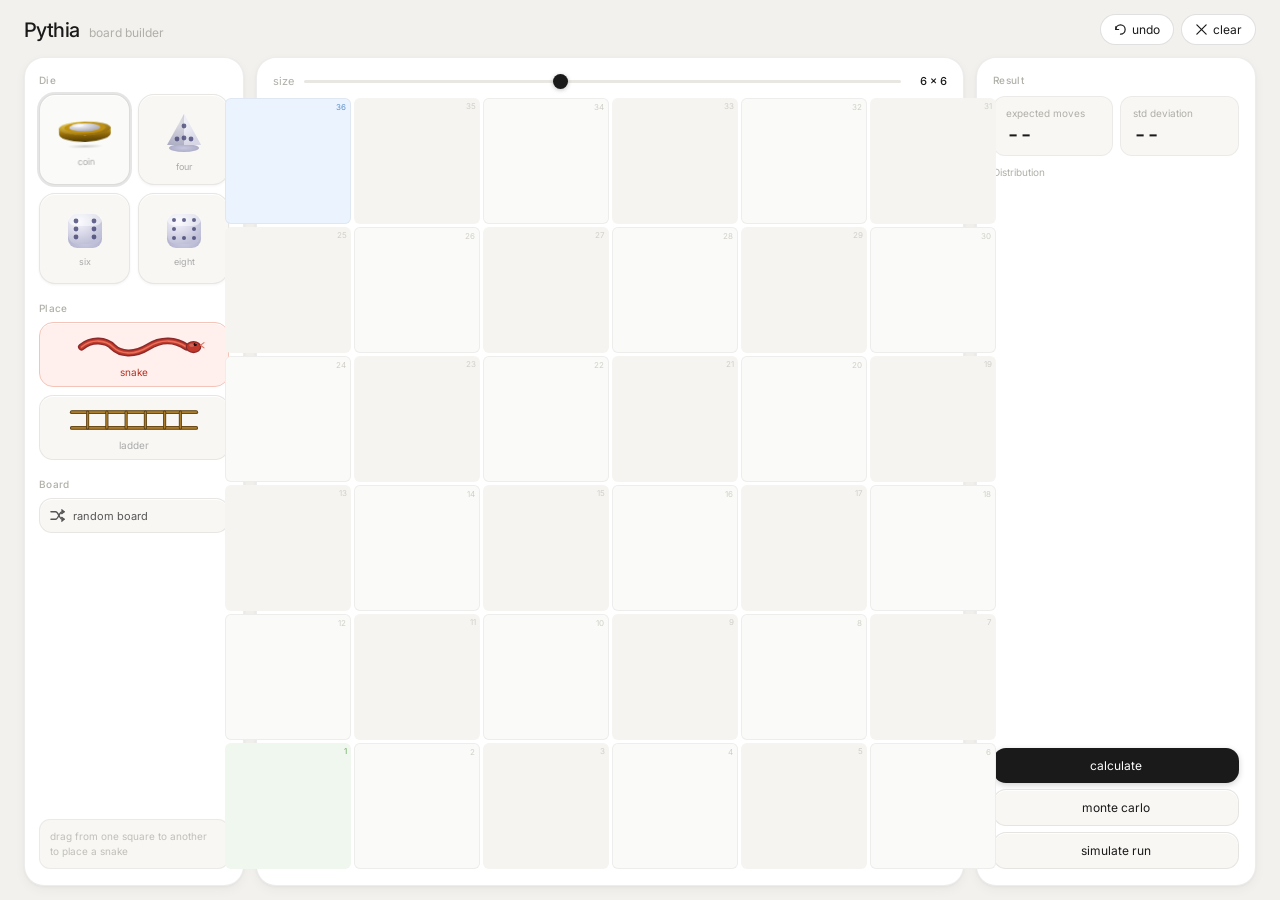
==== index.html @ edc5e17e "Add everything" ====
<!DOCTYPE html>
<html lang="en">
<head>
<meta charset="UTF-8">
<meta name="viewport" content="width=device-width, initial-scale=1.0">
<title>Pythia</title>
<link href="https://fonts.googleapis.com/css2?family=Inter:wght@300;400;500&display=swap" rel="stylesheet">
<style>
* { box-sizing: border-box; margin: 0; padding: 0; }
body { font-family: 'Inter', -apple-system, sans-serif; background: #F2F1ED; height: 100vh; overflow: hidden; }
.app { width: 100%; max-width: 1600px; margin: 0 auto; padding: 14px 24px; height: 100vh; display: flex; flex-direction: column; }
.header { display: flex; align-items: center; justify-content: space-between; margin-bottom: 12px; flex-shrink: 0; }
.logo-wrap { display: flex; align-items: baseline; gap: 10px; }
.logo { font-size: 20px; font-weight: 500; letter-spacing: -0.6px; color: #1A1A1A; }
.logo-sub { font-size: 12px; color: #B0AFA8; font-weight: 400; }
.header-actions { display: flex; gap: 7px; align-items: center; }
.hbtn { font-family: 'Inter', sans-serif; font-size: 12px; font-weight: 400; padding: 7px 13px; border-radius: 20px; border: 0.5px solid rgba(0,0,0,0.12); background: #fff; color: #1A1A1A; cursor: pointer; transition: all 0.12s; display: flex; align-items: center; gap: 5px; }
.hbtn:hover { background: #F5F5F0; }
.main { display: grid; grid-template-columns: 220px 1fr 280px; gap: 12px; flex: 1; min-height: 0; }
.panel { background: #fff; border-radius: 20px; border: 0.5px solid rgba(0,0,0,0.07); box-shadow: 0 1px 3px rgba(0,0,0,0.04), 0 4px 12px rgba(0,0,0,0.04); }
.left-panel { padding: 16px 14px; display: flex; flex-direction: column; gap: 18px; overflow: hidden; }
.section-label { font-size: 10px; font-weight: 500; color: #B0AFA8; letter-spacing: 0.03em; margin-bottom: 8px; }
.die-grid { display: grid; grid-template-columns: 1fr 1fr; gap: 8px; }
.die-card { aspect-ratio: 1; border-radius: 16px; border: 0.5px solid rgba(0,0,0,0.07); background: #F8F7F4; display: flex; flex-direction: column; align-items: center; justify-content: center; cursor: pointer; box-shadow: 0 1px 0 rgba(255,255,255,0.9) inset, 0 1px 3px rgba(0,0,0,0.05); overflow: hidden; transition: box-shadow 0.15s; }
.die-card:hover { box-shadow: 0 2px 8px rgba(0,0,0,0.09), 0 1px 0 rgba(255,255,255,0.9) inset; }
.die-card.active { background: #FAFAF8; border-color: rgba(0,0,0,0.12); box-shadow: 0 0 0 2px rgba(0,0,0,0.1), 0 1px 0 rgba(255,255,255,0.9) inset; }
.die-inner { display: flex; flex-direction: column; align-items: center; justify-content: center; gap: 4px; transition: transform 0.22s cubic-bezier(0.34,1.56,0.64,1); will-change: transform; }
.die-card:hover .die-inner { transform: translateY(-3px) rotate(2deg); }
.die-card.active .die-inner { transform: translateY(-2px) rotate(-1.5deg); }
.die-card.active:hover .die-inner { transform: translateY(-4px) rotate(1.5deg); }
.die-label { font-size: 9px; font-weight: 400; color: #AAA; }
.piece-btns { display: flex; flex-direction: column; gap: 8px; }
.piece-btn { width: 100%; padding: 10px 8px 8px; border-radius: 14px; border: 0.5px solid rgba(0,0,0,0.07); background: #F8F7F4; cursor: pointer; display: flex; flex-direction: column; align-items: center; gap: 5px; font-family: 'Inter', sans-serif; font-size: 10px; font-weight: 400; color: #AAA; transition: all 0.12s; user-select: none; box-shadow: 0 1px 0 rgba(255,255,255,0.9) inset; overflow: hidden; }
.piece-btn .piece-inner { transition: transform 0.22s cubic-bezier(0.34,1.56,0.64,1); display: flex; flex-direction: column; align-items: center; gap: 5px; will-change: transform; }
.piece-btn:hover .piece-inner { transform: translateY(-2px); }
.piece-btn.snake-btn.active-mode { background: #FFF0EE; border-color: #F5C4B8; color: #B83020; }
.piece-btn.ladder-btn.active-mode { background: #F0F7EE; border-color: #B8DEB0; color: #286A20; }
.side-btn { width: 100%; padding: 9px 10px; border-radius: 13px; border: 0.5px solid rgba(0,0,0,0.07); background: #F8F7F4; cursor: pointer; display: flex; align-items: center; gap: 8px; font-family: 'Inter', sans-serif; font-size: 11px; font-weight: 400; color: #555; transition: all 0.12s; box-shadow: 0 1px 0 rgba(255,255,255,0.9) inset; }
.side-btn:hover { background: #F0EFEA; }
.hint-box { background: #F8F7F4; border-radius: 11px; padding: 9px 10px; font-size: 10px; color: #C0BFB8; line-height: 1.5; border: 0.5px solid rgba(0,0,0,0.05); margin-top: auto; }
.board-card { padding: 16px; display: flex; flex-direction: column; min-height: 0; }
.size-row { display: flex; align-items: center; gap: 10px; margin-bottom: 10px; flex-shrink: 0; }
.size-label { font-size: 11px; color: #B0AFA8; font-weight: 400; }
.size-val { font-size: 11px; font-weight: 500; color: #1A1A1A; min-width: 36px; text-align: right; font-variant-numeric: tabular-nums; }
input[type=range] { flex: 1; -webkit-appearance: none; height: 3px; background: #E8E7E2; border-radius: 2px; outline: none; }
input[type=range]::-webkit-slider-thumb { -webkit-appearance: none; width: 15px; height: 15px; border-radius: 50%; background: #1A1A1A; cursor: pointer; box-shadow: 0 1px 4px rgba(0,0,0,0.25); }
.board-wrap { position: relative; flex: 1; min-height: 0; display: flex; align-items: center; justify-content: center; }
.board-inner { position: relative; aspect-ratio: 1; height: 100%; max-height: 100%; }
.board-grid { display: grid; gap: 3px; width: 100%; height: 100%; }
.sq { border-radius: 6px; background: #F5F4F0; display: flex; align-items: flex-start; justify-content: flex-end; padding: 3px 4px; font-size: 8px; color: #D0CFC8; font-weight: 400; user-select: none; position: relative; min-height: 0; cursor: pointer; transition: background 0.15s; }
.sq.light { background: #FAFAF8; border: 0.5px solid rgba(0,0,0,0.05); }
.sq.finish { background: #EBF3FF; color: #5B90CC; }
.sq.start-sq { background: #F0F7EE; color: #6BAA60; }
.sq.highlight { background: #FFF7E6; border: 1.5px solid #E8B840 !important; }
.overlay-svg { position: absolute; top:0; left:0; width:100%; height:100%; pointer-events:none; overflow:visible; }
.drag-preview { position: absolute; top:0; left:0; width:100%; height:100%; pointer-events:none; overflow:visible; }
.right-panel { padding: 16px; display: flex; flex-direction: column; min-height: 0; overflow-y: auto; }
.stat-grid { display: grid; grid-template-columns: 1fr 1fr; gap: 7px; margin-bottom: 10px; }
.stat-block { background: #F8F7F4; border-radius: 12px; padding: 10px 12px; border: 0.5px solid rgba(0,0,0,0.05); }
.stat-block.full { grid-column: 1 / -1; }
.stat-label { font-size: 10px; color: #B0AFA8; font-weight: 400; margin-bottom: 4px; }
.stat-value { font-size: 22px; font-weight: 500; color: #1A1A1A; letter-spacing: -0.8px; line-height: 1; font-variant-numeric: tabular-nums; }
.stat-value.sm { font-size: 15px; letter-spacing: -0.4px; }
.heatmap-toggle { display: flex; align-items: center; justify-content: space-between; padding: 9px 12px; background: #F8F7F4; border-radius: 12px; border: 0.5px solid rgba(0,0,0,0.05); cursor: pointer; margin-bottom: 10px; font-size: 11px; color: #555; font-weight: 400; user-select: none; }
.toggle-pill { width: 28px; height: 16px; border-radius: 8px; background: #E0DFD8; position: relative; transition: background 0.2s; flex-shrink: 0; }
.toggle-pill::after { content: ''; position: absolute; width: 12px; height: 12px; border-radius: 50%; background: #fff; top: 2px; left: 2px; transition: transform 0.2s; box-shadow: 0 1px 3px rgba(0,0,0,0.2); }
.heatmap-toggle.on .toggle-pill { background: #1A1A1A; }
.heatmap-toggle.on .toggle-pill::after { transform: translateX(12px); }
.hist-label { font-size: 10px; color: #B0AFA8; font-weight: 400; margin-bottom: 6px; }
.hist-canvas-wrap { width: 100%; height: 90px; }
#hist { width: 100%; height: 100%; display: block; }
.hist-axis { display: flex; justify-content: space-between; margin-top: 3px; }
.hist-axis span { font-size: 9px; color: #C8C7C0; font-variant-numeric: tabular-nums; }
.mc-grid { display: grid; grid-template-columns: 1fr 1fr; gap: 7px; margin-top: 10px; }
.mc-block { background: #F8F7F4; border-radius: 12px; padding: 9px 11px; border: 0.5px solid rgba(0,0,0,0.05); }
.mc-block.full { grid-column: 1 / -1; }
.mc-label { font-size: 9px; color: #C0BFB8; font-weight: 400; margin-bottom: 3px; }
.mc-value { font-size: 16px; font-weight: 500; color: #1A1A1A; letter-spacing: -0.5px; font-variant-numeric: tabular-nums; }
.divider { height: 0.5px; background: rgba(0,0,0,0.06); margin: 10px 0; }
.action-btns { display: flex; flex-direction: column; gap: 6px; margin-top: auto; padding-top: 10px; }
.abtn { width: 100%; font-family: 'Inter', sans-serif; font-size: 12px; font-weight: 400; padding: 10px 14px; border-radius: 13px; border: none; cursor: pointer; transition: all 0.12s; }
.abtn.primary { background: #1A1A1A; color: #fff; box-shadow: 0 2px 6px rgba(0,0,0,0.18); }
.abtn.primary:hover { opacity: 0.88; }
.abtn.secondary { background: #F8F7F4; color: #1A1A1A; border: 0.5px solid rgba(0,0,0,0.08); box-shadow: 0 1px 0 rgba(255,255,255,0.9) inset; }
.abtn.secondary:hover { background: #F0EFEA; }
.abtn:disabled { opacity: 0.35; cursor: not-allowed; }
</style>
</head>
<body>
<div class="app">
  <div class="header">
    <div class="logo-wrap">
      <span class="logo">Pythia</span>
      <span class="logo-sub">board builder</span>
    </div>
    <div class="header-actions">
      <button class="hbtn" id="undo-btn">
        <svg width="13" height="13" viewBox="0 0 14 14" fill="none"><path d="M2 7 C2 4.2 4.2 2 7 2 C9.8 2 12 4.2 12 7 C12 9.8 9.8 12 7 12" stroke="#1A1A1A" stroke-width="1.3" stroke-linecap="round"/><path d="M2 4 L2 7 L5 7" stroke="#1A1A1A" stroke-width="1.3" stroke-linecap="round" stroke-linejoin="round"/></svg>
        undo
      </button>
      <button class="hbtn" id="clear-btn">
        <svg width="13" height="13" viewBox="0 0 14 14" fill="none"><path d="M2 2 L12 12 M12 2 L2 12" stroke="#1A1A1A" stroke-width="1.3" stroke-linecap="round"/></svg>
        clear
      </button>
    </div>
  </div>

  <div class="main">
    <div class="panel left-panel">
      <div>
        <div class="section-label">Die</div>
        <div class="die-grid">
          <div class="die-card active" data-die="coin">
            <div class="die-inner">
              <svg width="62" height="44" viewBox="0 0 72 44" fill="none">
                <defs>
                  <radialGradient id="gt" cx="34%" cy="28%" r="70%"><stop offset="0%" stop-color="#F4DC5C"/><stop offset="100%" stop-color="#9A7210"/></radialGradient>
                  <radialGradient id="sf" cx="34%" cy="26%" r="68%"><stop offset="0%" stop-color="#F7F7FA"/><stop offset="100%" stop-color="#B0B0BC"/></radialGradient>
                  <linearGradient id="side" x1="0%" y1="0%" x2="0%" y2="100%"><stop offset="0%" stop-color="#D4A810"/><stop offset="50%" stop-color="#906808"/><stop offset="100%" stop-color="#503C04"/></linearGradient>
                  <radialGradient id="sh" cx="50%" cy="50%" r="55%"><stop offset="0%" stop-color="rgba(0,0,0,0.16)"/><stop offset="100%" stop-color="rgba(0,0,0,0)"/></radialGradient>
                </defs>
                <ellipse cx="36" cy="41" rx="20" ry="2.5" fill="url(#sh)"/>
                <path d="M6,18 Q6,26 36,28 Q66,26 66,18 L66,26 Q66,34 36,36 Q6,34 6,26 Z" fill="url(#side)"/>
                <ellipse cx="36" cy="20" rx="30" ry="8" fill="url(#gt)"/>
                <ellipse cx="36" cy="19.5" rx="24" ry="6.4" fill="#C09010"/>
                <ellipse cx="36" cy="19" rx="18" ry="4.8" fill="url(#sf)"/>
                <ellipse cx="28" cy="16.5" rx="7" ry="2.2" fill="rgba(255,255,255,0.44)"/>
              </svg>
              <div class="die-label">coin</div>
            </div>
          </div>
          <div class="die-card" data-die="d4">
            <div class="die-inner">
              <svg width="50" height="50" viewBox="0 0 50 50" fill="none">
                <defs>
                  <radialGradient id="t_top" cx="35%" cy="28%" r="75%"><stop offset="0%" stop-color="#F4F4FC"/><stop offset="100%" stop-color="#C0C0D8"/></radialGradient>
                  <radialGradient id="t_base" cx="50%" cy="50%" r="60%"><stop offset="0%" stop-color="#C8C8E0"/><stop offset="100%" stop-color="#A8A8C4"/></radialGradient>
                </defs>
                <ellipse cx="25" cy="41" rx="15" ry="4" fill="url(#t_base)"/>
                <polygon points="25,7 42,38 8,38" fill="url(#t_top)"/>
                <polygon points="25,7 42,38 25,38" fill="rgba(255,255,255,0.36)"/>
                <polygon points="25,7 8,38 25,38" fill="rgba(0,0,0,0.09)"/>
                <circle cx="25" cy="19" r="2.4" fill="rgba(60,60,110,0.75)"/>
                <circle cx="18" cy="32" r="2.4" fill="rgba(60,60,110,0.75)"/>
                <circle cx="32" cy="32" r="2.4" fill="rgba(60,60,110,0.75)"/>
                <circle cx="25" cy="31" r="2.4" fill="rgba(60,60,110,0.75)"/>
              </svg>
              <div class="die-label">four</div>
            </div>
          </div>
          <div class="die-card" data-die="d6">
            <div class="die-inner">
              <svg width="42" height="42" viewBox="0 0 42 42" fill="none">
                <defs>
                  <radialGradient id="s_top" cx="32%" cy="26%" r="76%"><stop offset="0%" stop-color="#F4F4FC"/><stop offset="100%" stop-color="#C0C0D8"/></radialGradient>
                  <radialGradient id="s_bot" cx="50%" cy="70%" r="65%"><stop offset="0%" stop-color="#D0D0E8"/><stop offset="100%" stop-color="#ACACC8"/></radialGradient>
                </defs>
                <rect x="4" y="8" width="34" height="30" rx="9" fill="url(#s_bot)"/>
                <rect x="4" y="4" width="34" height="30" rx="9" fill="url(#s_top)"/>
                <rect x="4" y="4" width="34" height="12" rx="9" fill="rgba(255,255,255,0.46)"/>
                <circle cx="12" cy="11" r="2.4" fill="rgba(55,55,105,0.75)"/>
                <circle cx="30" cy="11" r="2.4" fill="rgba(55,55,105,0.75)"/>
                <circle cx="12" cy="27" r="2.4" fill="rgba(55,55,105,0.75)"/>
                <circle cx="30" cy="27" r="2.4" fill="rgba(55,55,105,0.75)"/>
                <circle cx="12" cy="19" r="2.4" fill="rgba(55,55,105,0.75)"/>
                <circle cx="30" cy="19" r="2.4" fill="rgba(55,55,105,0.75)"/>
              </svg>
              <div class="die-label">six</div>
            </div>
          </div>
          <div class="die-card" data-die="d8">
            <div class="die-inner">
              <svg width="42" height="42" viewBox="0 0 42 42" fill="none">
                <defs>
                  <radialGradient id="e_top" cx="32%" cy="26%" r="76%"><stop offset="0%" stop-color="#F4F4FC"/><stop offset="100%" stop-color="#C0C0D8"/></radialGradient>
                  <radialGradient id="e_bot" cx="50%" cy="70%" r="65%"><stop offset="0%" stop-color="#D0D0E8"/><stop offset="100%" stop-color="#ACACC8"/></radialGradient>
                </defs>
                <rect x="4" y="8" width="34" height="30" rx="9" fill="url(#e_bot)"/>
                <rect x="4" y="4" width="34" height="30" rx="9" fill="url(#e_top)"/>
                <rect x="4" y="4" width="34" height="12" rx="9" fill="rgba(255,255,255,0.46)"/>
                <circle cx="11" cy="10" r="2.0" fill="rgba(55,55,105,0.75)"/>
                <circle cx="31" cy="10" r="2.0" fill="rgba(55,55,105,0.75)"/>
                <circle cx="11" cy="28" r="2.0" fill="rgba(55,55,105,0.75)"/>
                <circle cx="31" cy="28" r="2.0" fill="rgba(55,55,105,0.75)"/>
                <circle cx="21" cy="10" r="2.0" fill="rgba(55,55,105,0.75)"/>
                <circle cx="21" cy="28" r="2.0" fill="rgba(55,55,105,0.75)"/>
                <circle cx="11" cy="19" r="2.0" fill="rgba(55,55,105,0.75)"/>
                <circle cx="31" cy="19" r="2.0" fill="rgba(55,55,105,0.75)"/>
              </svg>
              <div class="die-label">eight</div>
            </div>
          </div>
        </div>
      </div>

      <div>
        <div class="section-label">Place</div>
        <div class="piece-btns">
          <div class="piece-btn snake-btn active-mode" id="btn-snake">
            <div class="piece-inner">
              <svg width="160" height="28" viewBox="0 0 160 32" fill="none">
                <path d="M20 16 C32 6 48 8 56 16 C64 24 80 26 96 16 C112 6 128 8 140 16" stroke="#8B2A2A" stroke-width="8" stroke-linecap="round" fill="none"/>
                <path d="M20 16 C32 6 48 8 56 16 C64 24 80 26 96 16 C112 6 128 8 140 16" stroke="#C0392B" stroke-width="5" stroke-linecap="round" fill="none"/>
                <path d="M20 16 C32 6 48 8 56 16 C64 24 80 26 96 16 C112 6 128 8 140 16" stroke="#E8705A" stroke-width="1.8" stroke-linecap="round" fill="none"/>
                <ellipse cx="148" cy="16" rx="9" ry="7" fill="#8B2A2A"/>
                <ellipse cx="148" cy="16" rx="7.5" ry="5.5" fill="#C0392B"/>
                <ellipse cx="146" cy="14" rx="3" ry="2" fill="rgba(255,255,255,0.22)"/>
                <circle cx="150" cy="13" r="1.8" fill="#1a0505"/>
                <circle cx="150.8" cy="12.2" r="0.7" fill="rgba(255,255,255,0.6)"/>
                <line x1="156" y1="14" x2="160" y2="11" stroke="#E8705A" stroke-width="1.3" stroke-linecap="round"/>
                <line x1="156" y1="14" x2="160" y2="17" stroke="#E8705A" stroke-width="1.3" stroke-linecap="round"/>
              </svg>
              <span>snake</span>
            </div>
          </div>
          <div class="piece-btn ladder-btn" id="btn-ladder">
            <div class="piece-inner">
              <svg width="150" height="28" viewBox="0 0 150 32" fill="none">
                <line x1="4" y1="7" x2="146" y2="7" stroke="#4A3510" stroke-width="4.5" stroke-linecap="round"/>
                <line x1="4" y1="25" x2="146" y2="25" stroke="#4A3510" stroke-width="4.5" stroke-linecap="round"/>
                <line x1="4" y1="7" x2="146" y2="7" stroke="#8B6320" stroke-width="3" stroke-linecap="round"/>
                <line x1="4" y1="25" x2="146" y2="25" stroke="#8B6320" stroke-width="3" stroke-linecap="round"/>
                <line x1="4" y1="7" x2="146" y2="7" stroke="#C8973A" stroke-width="0.9" stroke-linecap="round"/>
                <line x1="4" y1="25" x2="146" y2="25" stroke="#C8973A" stroke-width="0.9" stroke-linecap="round"/>
                <line x1="22" y1="7" x2="22" y2="25" stroke="#4A3510" stroke-width="3.5" stroke-linecap="round"/>
                <line x1="44" y1="7" x2="44" y2="25" stroke="#4A3510" stroke-width="3.5" stroke-linecap="round"/>
                <line x1="66" y1="7" x2="66" y2="25" stroke="#4A3510" stroke-width="3.5" stroke-linecap="round"/>
                <line x1="88" y1="7" x2="88" y2="25" stroke="#4A3510" stroke-width="3.5" stroke-linecap="round"/>
                <line x1="110" y1="7" x2="110" y2="25" stroke="#4A3510" stroke-width="3.5" stroke-linecap="round"/>
                <line x1="128" y1="7" x2="128" y2="25" stroke="#4A3510" stroke-width="3.5" stroke-linecap="round"/>
                <line x1="22" y1="7" x2="22" y2="25" stroke="#8B6320" stroke-width="2.2" stroke-linecap="round"/>
                <line x1="44" y1="7" x2="44" y2="25" stroke="#8B6320" stroke-width="2.2" stroke-linecap="round"/>
                <line x1="66" y1="7" x2="66" y2="25" stroke="#8B6320" stroke-width="2.2" stroke-linecap="round"/>
                <line x1="88" y1="7" x2="88" y2="25" stroke="#8B6320" stroke-width="2.2" stroke-linecap="round"/>
                <line x1="110" y1="7" x2="110" y2="25" stroke="#8B6320" stroke-width="2.2" stroke-linecap="round"/>
                <line x1="128" y1="7" x2="128" y2="25" stroke="#8B6320" stroke-width="2.2" stroke-linecap="round"/>
                <line x1="22" y1="7" x2="22" y2="25" stroke="#C8973A" stroke-width="0.6" stroke-linecap="round"/>
                <line x1="44" y1="7" x2="44" y2="25" stroke="#C8973A" stroke-width="0.6" stroke-linecap="round"/>
                <line x1="66" y1="7" x2="66" y2="25" stroke="#C8973A" stroke-width="0.6" stroke-linecap="round"/>
                <line x1="88" y1="7" x2="88" y2="25" stroke="#C8973A" stroke-width="0.6" stroke-linecap="round"/>
                <line x1="110" y1="7" x2="110" y2="25" stroke="#C8973A" stroke-width="0.6" stroke-linecap="round"/>
                <line x1="128" y1="7" x2="128" y2="25" stroke="#C8973A" stroke-width="0.6" stroke-linecap="round"/>
              </svg>
              <span>ladder</span>
            </div>
          </div>
        </div>
      </div>

      <div>
        <div class="section-label">Board</div>
        <button class="side-btn" id="random-btn">
          <svg width="15" height="15" viewBox="0 0 16 16" fill="none">
            <path d="M1 4 C1 4 4 4 6 4 C9 4 10 12 13 12 L15 12" stroke="#555" stroke-width="1.5" stroke-linecap="round" fill="none"/>
            <path d="M1 12 C1 12 4 12 6 12 C9 12 10 4 13 4 L15 4" stroke="#555" stroke-width="1.5" stroke-linecap="round" fill="none"/>
            <polyline points="12.5,2 15,4 12.5,6" stroke="#555" stroke-width="1.5" stroke-linecap="round" stroke-linejoin="round" fill="none"/>
            <polyline points="12.5,10 15,12 12.5,14" stroke="#555" stroke-width="1.5" stroke-linecap="round" stroke-linejoin="round" fill="none"/>
          </svg>
          random board
        </button>
      </div>

      <div class="hint-box" id="hint-text">drag from one square to another to place a snake</div>
    </div>

    <div class="panel board-card">
      <div class="size-row">
        <span class="size-label">size</span>
        <input type="range" min="3" max="10" value="6" step="1" id="size-slider">
        <span class="size-val" id="size-out">6 x 6</span>
      </div>
      <div class="board-wrap">
        <div class="board-inner" id="board-inner">
          <div class="board-grid" id="grid"></div>
          <svg class="overlay-svg" id="overlay"></svg>
          <svg class="drag-preview" id="preview"></svg>
        </div>
      </div>
    </div>

    <div class="panel right-panel">
      <div class="section-label" style="margin-bottom:10px;">Result</div>
      <div class="stat-grid">
        <div class="stat-block"><div class="stat-label">expected moves</div><div class="stat-value" id="res-mean">--</div></div>
        <div class="stat-block"><div class="stat-label">std deviation</div><div class="stat-value" id="res-std">--</div></div>
        <div class="stat-block full" id="sim-block" style="display:none;"><div class="stat-label">last run</div><div class="stat-value sm"><span id="sim-steps">--</span> steps</div></div>
      </div>
      <div class="heatmap-toggle" id="heatmap-toggle" style="display:none;">
        <span>hitting time heatmap</span>
        <div class="toggle-pill"></div>
      </div>
      <div class="hist-label">Distribution</div>
      <div class="hist-canvas-wrap"><canvas id="hist"></canvas></div>
      <div class="hist-axis"><span id="hist-min"></span><span id="hist-mid"></span><span id="hist-max"></span></div>
      <div id="mc-section" style="display:none;">
        <div class="divider"></div>
        <div class="section-label" style="margin-bottom:0;">Monte Carlo (10k)</div>
        <div class="mc-grid">
          <div class="mc-block"><div class="mc-label">simulated mean</div><div class="mc-value" id="mc-mean">--</div></div>
          <div class="mc-block"><div class="mc-label">median</div><div class="mc-value" id="mc-median">--</div></div>
          <div class="mc-block"><div class="mc-label">skewness</div><div class="mc-value" id="mc-skew">--</div></div>
          <div class="mc-block"><div class="mc-label">P(finish within mean)</div><div class="mc-value" id="mc-prob">--</div></div>
        </div>
      </div>
      <div class="action-btns">
        <button class="abtn primary" id="calc-btn">calculate</button>
        <button class="abtn secondary" id="monte-btn">monte carlo</button>
        <button class="abtn secondary" id="sim-btn">simulate run</button>
      </div>
    </div>
  </div>
</div>

<script>
let N=6, mode='snake', connectors=[], history=[];
let isDragging=false, dragStartSq=null, dragStartPos=null, dragCurrentPos=null;
let simRunning=false, simCancel=false, tokenEl=null, barHeights=[];
let currentTokenColour=0, hittingTimes=null, heatmapOn=false;

const TOKEN_COLOURS=[
  {body:'#2980D9',top:'#5DADE2',base:'#1a6bb5'},
  {body:'#C0392B',top:'#E74C3C',base:'#922B21'},
  {body:'#27AE60',top:'#2ECC71',base:'#1E8449'},
  {body:'#D35400',top:'#E67E22',base:'#A04000'},
  {body:'#8E44AD',top:'#9B59B6',base:'#6C3483'},
  {body:'#17202A',top:'#2C3E50',base:'#0d1117'},
];
const dieMap={coin:[1,2],d4:[1,2,3,4],d6:[1,2,3,4,5,6],d8:[1,2,3,4,5,6,7,8]};
let dieFaces=[1,2];

function randomBoard(){
  const sizes=[6,7,8,9,10];
  const n=sizes[Math.floor(Math.random()*sizes.length)];
  const total=n*n, nc=[], usedFrom=new Set(), usedTo=new Set();
  const ns=Math.floor(n*0.6+Math.random()*n*0.4);
  const nl=Math.floor(n*0.5+Math.random()*n*0.4);
  let att=0;
  while(nc.filter(c=>c.type==='snake').length<ns&&att<500){
    att++;
    const from=Math.floor(Math.random()*(total-2))+2;
    const minDrop=Math.ceil((from-1)*0.2);
    const maxTo=from-1-minDrop;
    if(maxTo<1) continue;
    const to=Math.floor(Math.random()*maxTo)+1;
    if(usedFrom.has(from)||usedTo.has(to)||from===to||from===total) continue;
    usedFrom.add(from); usedTo.add(to);
    nc.push({from,to,type:'snake'});
  }
  att=0;
  while(nc.filter(c=>c.type==='ladder').length<nl&&att<500){
    att++;
    const from=Math.floor(Math.random()*(total-2))+1;
    const minClimb=Math.ceil((total-from)*0.2);
    const maxTo=total-from-minClimb;
    if(maxTo<1) continue;
    const to=from+minClimb+Math.floor(Math.random()*maxTo);
    if(to>=total) continue;
    if(usedFrom.has(from)||usedTo.has(to)||from===to) continue;
    usedFrom.add(from); usedTo.add(to);
    nc.push({from,to,type:'ladder'});
  }
  return{n,connectors:nc};
}

document.querySelectorAll('.die-card').forEach(btn=>{
  btn.addEventListener('click',()=>{
    document.querySelectorAll('.die-card').forEach(b=>b.classList.remove('active'));
    btn.classList.add('active');
    dieFaces=dieMap[btn.dataset.die];
  });
});
document.getElementById('btn-snake').addEventListener('click',()=>{
  mode='snake';
  document.getElementById('btn-snake').classList.add('active-mode');
  document.getElementById('btn-ladder').classList.remove('active-mode');
  setHint('drag from one square to another to place a snake');
});
document.getElementById('btn-ladder').addEventListener('click',()=>{
  mode='ladder';
  document.getElementById('btn-ladder').classList.add('active-mode');
  document.getElementById('btn-snake').classList.remove('active-mode');
  setHint('drag from one square to another to place a ladder');
});
function setHint(msg){document.getElementById('hint-text').textContent=msg;}

document.getElementById('size-slider').addEventListener('input',e=>{
  N=parseInt(e.target.value);
  document.getElementById('size-out').textContent=`${N} x ${N}`;
  connectors=[];history=[];hittingTimes=null;heatmapOn=false;
  cancelSim();buildGrid();
});
document.getElementById('clear-btn').addEventListener('click',()=>{
  history.push([...connectors]);connectors=[];
  hittingTimes=null;heatmapOn=false;
  cancelSim();clearResults();buildGrid();
});
document.getElementById('undo-btn').addEventListener('click',()=>{
  if(!history.length) return;
  connectors=history.pop();buildGrid();redrawOverlay();
});
document.getElementById('random-btn').addEventListener('click',()=>{
  history.push([...connectors]);
  const board=randomBoard();
  N=board.n;connectors=board.connectors;
  document.getElementById('size-slider').value=N;
  document.getElementById('size-out').textContent=`${N} x ${N}`;
  hittingTimes=null;heatmapOn=false;
  clearResults();buildGrid();redrawOverlay();
});
document.getElementById('heatmap-toggle').addEventListener('click',()=>{
  if(!hittingTimes) return;
  heatmapOn=!heatmapOn;
  const tog=document.getElementById('heatmap-toggle');
  heatmapOn?tog.classList.add('on'):tog.classList.remove('on');
  applyHeatmap();
});

function clearResults(){
  document.getElementById('res-mean').textContent='--';
  document.getElementById('res-std').textContent='--';
  document.getElementById('sim-block').style.display='none';
  document.getElementById('heatmap-toggle').style.display='none';
  document.getElementById('mc-section').style.display='none';
  clearHist();
}

function cellToSquare(row,col){const r=N-1-row;return r%2===0?r*N+col+1:r*N+(N-col);}
function squareToCell(sq){const r=Math.floor((sq-1)/N),pos=(sq-1)%N,row=N-1-r,col=r%2===0?pos:N-1-pos;return{row,col};}

function getSquareFromPoint(x,y){
  const grid=document.getElementById('grid');
  const rect=grid.getBoundingClientRect();
  const col=Math.floor((x-rect.left)/(rect.width/N));
  const row=Math.floor((y-rect.top)/(rect.height/N));
  if(col<0||col>=N||row<0||row>=N) return null;
  return cellToSquare(row,col);
}

function getCellCenter(sq){
  const{row,col}=squareToCell(sq);
  const grid=document.getElementById('grid');
  const rect=grid.getBoundingClientRect();
  const cellW=rect.width/N,cellH=rect.height/N;
  return{x:col*cellW+cellW/2,y:row*cellH+cellH/2,w:cellW};
}

function getCellRect(sq){
  const{row,col}=squareToCell(sq);
  const grid=document.getElementById('grid');
  const gr=grid.getBoundingClientRect();
  const wr=document.getElementById('board-inner').getBoundingClientRect();
  const cellW=gr.width/N,cellH=gr.height/N;
  return{x:(gr.left-wr.left)+col*cellW,y:(gr.top-wr.top)+row*cellH,w:cellW,h:cellH};
}

function buildGrid(){
  const grid=document.getElementById('grid');
  grid.innerHTML='';
  grid.style.gridTemplateColumns=`repeat(${N},1fr)`;
  grid.style.gridTemplateRows=`repeat(${N},1fr)`;
  for(let row=0;row<N;row++) for(let col=0;col<N;col++){
    const sq=cellToSquare(row,col);
    const div=document.createElement('div');
    div.className='sq'+((row+col)%2===0?' light':'');
    if(sq===N*N) div.classList.add('finish');
    if(sq===1) div.classList.add('start-sq');
    div.dataset.sq=sq;
    const num=document.createElement('span');
    num.textContent=sq;
    div.appendChild(num);
    grid.appendChild(div);
  }
  if(tokenEl){tokenEl.remove();tokenEl=null;}
  if(heatmapOn&&hittingTimes) applyHeatmap();
  redrawOverlay();
}

function applyHeatmap(){
  const total=N*N;
  const vals=hittingTimes?Object.values(hittingTimes).filter(v=>isFinite(v)&&v>0):[];
  const minV=vals.length?Math.min(...vals):0;
  const maxV=vals.length?Math.max(...vals):1;
  const range=maxV-minV||1;
  document.querySelectorAll('.sq').forEach(el=>{
    const sq=parseInt(el.dataset.sq);
    if(!heatmapOn||!hittingTimes){el.style.background='';return;}
    if(sq===total){el.style.background='';return;}
    const v=hittingTimes[sq];
    if(v===undefined||!isFinite(v)){el.style.background='';return;}
    const t=(v-minV)/range;
    el.style.background=`rgb(${Math.round(100+t*130)},${Math.round(140-t*40)},${Math.round(200-t*110)})`;
  });
}

const boardInner=document.getElementById('board-inner');
boardInner.addEventListener('mousedown',e=>{
  if(simRunning) return;
  const sq=getSquareFromPoint(e.clientX,e.clientY);
  if(!sq) return;
  isDragging=true;dragStartSq=sq;
  const grid=document.getElementById('grid');
  const rect=grid.getBoundingClientRect();
  dragStartPos={x:e.clientX-rect.left,y:e.clientY-rect.top};
  dragCurrentPos={...dragStartPos};
  highlightSquare(sq,true);
  e.preventDefault();
});
window.addEventListener('mousemove',e=>{
  if(!isDragging) return;
  const grid=document.getElementById('grid');
  const rect=grid.getBoundingClientRect();
  dragCurrentPos={x:e.clientX-rect.left,y:e.clientY-rect.top};
  drawPreview();
});
window.addEventListener('mouseup',e=>{
  if(!isDragging) return;
  isDragging=false;
  highlightSquare(dragStartSq,false);
  clearPreview();
  const endSq=getSquareFromPoint(e.clientX,e.clientY);
  if(!endSq||endSq===dragStartSq){dragStartSq=null;return;}
  if(mode==='snake'&&endSq>=dragStartSq){setHint('snakes must go downward, try again');dragStartSq=null;return;}
  if(mode==='ladder'&&endSq<=dragStartSq){setHint('ladders must go upward, try again');dragStartSq=null;return;}
  if(connectors.find(c=>c.from===dragStartSq||c.from===endSq)){setHint('that square already has a connector head, try again');dragStartSq=null;return;}
  history.push([...connectors]);
  connectors.push({from:dragStartSq,to:endSq,type:mode});
  setHint(mode==='snake'?'drag from one square to another to place a snake':'drag from one square to another to place a ladder');
  dragStartSq=null;
  redrawOverlay();
});

function highlightSquare(sq,on){
  document.querySelectorAll('.sq').forEach(el=>{
    if(parseInt(el.dataset.sq)===sq) on?el.classList.add('highlight'):el.classList.remove('highlight');
  });
}

function drawPreview(){
  const svg=document.getElementById('preview');svg.innerHTML='';
  const grid=document.getElementById('grid');
  svg.setAttribute('viewBox',`0 0 ${grid.offsetWidth} ${grid.offsetHeight}`);
  if(!dragStartPos||!dragCurrentPos) return;
  const cellW=grid.offsetWidth/N;
  if(mode==='snake') drawSnake(svg,dragStartPos.x,dragStartPos.y,dragCurrentPos.x,dragCurrentPos.y,cellW,0.45);
  else drawLadder(svg,dragStartPos.x,dragStartPos.y,dragCurrentPos.x,dragCurrentPos.y,cellW,0.45);
}
function clearPreview(){document.getElementById('preview').innerHTML='';}

function drawSnake(svg,x1,y1,x2,y2,cellW,opacity){
  const dx=x2-x1,dy=y2-y1,len=Math.sqrt(dx*dx+dy*dy);
  if(len<2) return;
  const ux=dx/len,uy=dy/len,nx=-uy,ny=ux,amp=cellW*0.32;
  const d=`M${x1},${y1} C${x1+dx*0.25+nx*amp},${y1+dy*0.25+ny*amp} ${x1+dx*0.65-nx*amp},${y1+dy*0.65-ny*amp} ${x2},${y2}`;
  const mkP=(sw,sc)=>{const p=document.createElementNS('http://www.w3.org/2000/svg','path');p.setAttribute('d',d);p.setAttribute('stroke',sc);p.setAttribute('stroke-width',sw);p.setAttribute('stroke-linecap','round');p.setAttribute('fill','none');p.setAttribute('opacity',opacity);svg.appendChild(p);};
  mkP(cellW*0.22,'#8B2A2A');mkP(cellW*0.14,'#C0392B');mkP(cellW*0.05,'#F0705A');
  const headR=cellW*0.13,headAngle=Math.atan2(-uy,-ux)*180/Math.PI;
  const mkE=(cx,cy,rx,ry,fill,tr='')=>{const e=document.createElementNS('http://www.w3.org/2000/svg','ellipse');e.setAttribute('cx',cx);e.setAttribute('cy',cy);e.setAttribute('rx',rx);e.setAttribute('ry',ry);e.setAttribute('fill',fill);e.setAttribute('opacity',opacity);if(tr)e.setAttribute('transform',tr);svg.appendChild(e);};
  mkE(x1,y1,headR*1.6,headR*1.1,'#8B2A2A',`rotate(${headAngle} ${x1} ${y1})`);
  mkE(x1,y1,headR*1.35,headR,'#C0392B',`rotate(${headAngle} ${x1} ${y1})`);
  mkE(x1-ux*headR*0.3+nx*headR*0.2,y1-uy*headR*0.3+ny*headR*0.2,headR*0.55,headR*0.3,'rgba(255,255,255,0.22)');
  const eye=document.createElementNS('http://www.w3.org/2000/svg','circle');
  eye.setAttribute('cx',x1+nx*headR*0.55-ux*headR*0.3);eye.setAttribute('cy',y1+ny*headR*0.55-uy*headR*0.3);
  eye.setAttribute('r',headR*0.3);eye.setAttribute('fill','#1a0505');eye.setAttribute('opacity',opacity);svg.appendChild(eye);
  const eyeS=document.createElementNS('http://www.w3.org/2000/svg','circle');
  eyeS.setAttribute('cx',x1+nx*headR*0.55-ux*headR*0.3+headR*0.1);eyeS.setAttribute('cy',y1+ny*headR*0.55-uy*headR*0.3-headR*0.1);
  eyeS.setAttribute('r',headR*0.1);eyeS.setAttribute('fill','rgba(255,255,255,0.6)');eyeS.setAttribute('opacity',opacity);svg.appendChild(eyeS);
  const snoutX=x1-ux*headR*1.4,snoutY=y1-uy*headR*1.4;
  [[1],[-1]].forEach(([s])=>{
    const tl=document.createElementNS('http://www.w3.org/2000/svg','line');
    tl.setAttribute('x1',snoutX);tl.setAttribute('y1',snoutY);
    tl.setAttribute('x2',snoutX-ux*headR*1.1+nx*s*headR*0.55);
    tl.setAttribute('y2',snoutY-uy*headR*1.1+ny*s*headR*0.55);
    tl.setAttribute('stroke','#F0705A');tl.setAttribute('stroke-width',headR*0.3);
    tl.setAttribute('stroke-linecap','round');tl.setAttribute('opacity',opacity);svg.appendChild(tl);
  });
}

function drawLadder(svg,x1,y1,x2,y2,cellW,opacity){
  const dx=x2-x1,dy=y2-y1,len=Math.sqrt(dx*dx+dy*dy);
  if(len<2) return;
  const nx=-dy/len,ny=dx/len,off=cellW*0.08;
  [-1,1].forEach(s=>{
    const mkL=(sw,sc,m=1)=>{const l=document.createElementNS('http://www.w3.org/2000/svg','line');l.setAttribute('x1',x1+nx*off*s*m);l.setAttribute('y1',y1+ny*off*s*m);l.setAttribute('x2',x2+nx*off*s*m);l.setAttribute('y2',y2+ny*off*s*m);l.setAttribute('stroke',sc);l.setAttribute('stroke-width',sw);l.setAttribute('stroke-linecap','round');l.setAttribute('opacity',opacity);svg.appendChild(l);};
    mkL(cellW*0.072,'#4A3510',1.15);mkL(cellW*0.052,'#8B6320',1);mkL(cellW*0.016,'#C8973A',0.7);
  });
  const numRungs=Math.max(3,Math.floor(len/(cellW*0.5)));
  for(let i=1;i<numRungs;i++){
    const t=i/numRungs;
    const mkR=(sw,sc,m=1)=>{const r=document.createElementNS('http://www.w3.org/2000/svg','line');r.setAttribute('x1',x1+dx*t+nx*off*m);r.setAttribute('y1',y1+dy*t+ny*off*m);r.setAttribute('x2',x1+dx*t-nx*off*m);r.setAttribute('y2',y1+dy*t-ny*off*m);r.setAttribute('stroke',sc);r.setAttribute('stroke-width',sw);r.setAttribute('stroke-linecap','round');r.setAttribute('opacity',opacity);svg.appendChild(r);};
    mkR(cellW*0.058,'#4A3510',1.15);mkR(cellW*0.040,'#8B6320',1);mkR(cellW*0.013,'#C8973A',0.7);
  }
}

function redrawOverlay(){
  const svg=document.getElementById('overlay');svg.innerHTML='';
  const grid=document.getElementById('grid');
  svg.setAttribute('viewBox',`0 0 ${grid.offsetWidth} ${grid.offsetHeight}`);
  connectors.forEach(c=>{
    const f=getCellCenter(c.from),t=getCellCenter(c.to);
    if(c.type==='snake') drawSnake(svg,f.x,f.y,t.x,t.y,f.w,1);
    else drawLadder(svg,f.x,f.y,t.x,t.y,f.w,1);
  });
}

function makeToken(cellW,colour){
  const s=Math.max(12,cellW*0.46);
  const svg=document.createElementNS('http://www.w3.org/2000/svg','svg');
  svg.setAttribute('width',s);svg.setAttribute('height',s*0.7);svg.setAttribute('viewBox','0 0 40 28');
  const mk=(tag,attrs)=>{const el=document.createElementNS('http://www.w3.org/2000/svg',tag);Object.entries(attrs).forEach(([k,v])=>el.setAttribute(k,v));svg.appendChild(el);return el;};
  mk('ellipse',{cx:20,cy:26,rx:12,ry:2,fill:'rgba(0,0,0,0.14)'});
  mk('ellipse',{cx:20,cy:18,rx:16,ry:7,fill:colour.base});
  mk('ellipse',{cx:20,cy:16,rx:16,ry:7,fill:colour.body});
  mk('ellipse',{cx:20,cy:16,rx:11,ry:4.8,fill:colour.top});
  mk('ellipse',{cx:20,cy:16,rx:6,ry:2.5,fill:colour.body});
  mk('ellipse',{cx:14,cy:12,rx:7,ry:3,fill:'rgba(255,255,255,0.26)'});
  return{svg,s};
}

function placeToken(sq){
  const wrap=document.getElementById('board-inner');
  if(tokenEl){tokenEl.remove();tokenEl=null;}
  if(sq===null) return;
  const cell=getCellRect(sq);
  const{svg,s}=makeToken(cell.w,TOKEN_COLOURS[currentTokenColour]);
  svg.style.cssText=`position:absolute;left:${cell.x+cell.w/2-s/2}px;top:${cell.y+cell.h/2-s*0.35}px;pointer-events:none;z-index:10;`;
  wrap.appendChild(svg);tokenEl=svg;
}

function gaussianElimination(A,b){
  const n=b.length,aug=A.map((row,i)=>[...row,b[i]]);
  for(let col=0;col<n;col++){
    let maxRow=col;
    for(let row=col+1;row<n;row++) if(Math.abs(aug[row][col])>Math.abs(aug[maxRow][col])) maxRow=row;
    [aug[col],aug[maxRow]]=[aug[maxRow],aug[col]];
    const piv=aug[col][col];
    if(Math.abs(piv)<1e-12) continue;
    for(let j=col;j<=n;j++) aug[col][j]/=piv;
    for(let row=0;row<n;row++){if(row===col) continue;const f=aug[row][col];for(let j=col;j<=n;j++) aug[row][j]-=f*aug[col][j];}
  }
  return aug.map(row=>row[n]);
}

function buildMoveFunction(){
  const snakes={},ladders={};
  connectors.forEach(c=>{if(c.type==='snake') snakes[c.from]=c.to;else ladders[c.from]=c.to;});
  return sq=>sq in snakes?snakes[sq]:sq in ladders?ladders[sq]:sq;
}

function runMarkov(){
  const total=N*N,move=buildMoveFunction(),p=1/dieFaces.length;
  const states=Array.from({length:total-1},(_,i)=>i+1);
  const index={};states.forEach((s,i)=>index[s]=i);
  const n=states.length;
  const P=Array.from({length:n},()=>new Array(n).fill(0));
  for(const sq of states) for(const roll of dieFaces){const dest=sq+roll>total?sq:move(sq+roll);if(dest<total) P[index[sq]][index[dest]]+=p;}
  const IminusP=P.map((row,i)=>row.map((v,j)=>(i===j?1:0)-v));
  const k=gaussianElimination(IminusP.map(r=>[...r]),Array(n).fill(1));
  const Pk=P.map(row=>row.reduce((s,v,j)=>s+v*k[j],0));
  const m=gaussianElimination(IminusP.map(r=>[...r]),k.map((ki,i)=>1+2*Pk[i]));
  const variance=Math.max(0,m[index[1]]-k[index[1]]**2);
  const ht={};states.forEach((s,i)=>{ht[s]=k[i];});ht[total]=0;
  return{mean:k[index[1]],std:Math.sqrt(variance),hittingTimes:ht};
}

document.getElementById('calc-btn').addEventListener('click',()=>{
  const result=runMarkov();
  document.getElementById('res-mean').textContent=result.mean.toFixed(1);
  document.getElementById('res-std').textContent=result.std.toFixed(1);
  hittingTimes=result.hittingTimes;
  document.getElementById('heatmap-toggle').style.display='flex';
  if(heatmapOn) applyHeatmap();
});

function clearHist(){
  const canvas=document.getElementById('hist');
  const ctx=canvas.getContext('2d');
  ctx.clearRect(0,0,canvas.width,canvas.height);
  ['hist-min','hist-mid','hist-max'].forEach(id=>document.getElementById(id).textContent='');
  barHeights=[];
}

document.getElementById('monte-btn').addEventListener('click',()=>{
  const total=N*N,move=buildMoveFunction();
  function simulate(){
    let sq=1,steps=0;
    while(sq<total){const roll=dieFaces[Math.floor(Math.random()*dieFaces.length)];sq=sq+roll>total?sq:move(sq+roll);steps++;if(steps>500000) break;}
    return steps;
  }
  const N_SIMS=10000,results=[];
  const btn=document.getElementById('monte-btn');
  btn.disabled=true;btn.textContent='running...';
  const canvas=document.getElementById('hist');
  canvas.width=canvas.offsetWidth*window.devicePixelRatio;
  canvas.height=canvas.offsetHeight*window.devicePixelRatio;
  const ctx=canvas.getContext('2d');
  ctx.scale(window.devicePixelRatio,window.devicePixelRatio);
  const W=canvas.offsetWidth,H=canvas.offsetHeight;
  const NBINS=30;
  let targetHeights=new Array(NBINS).fill(0),barH=new Array(NBINS).fill(0);
  barHeights=barH;
  let gMin=Infinity,gMax=-Infinity,animFrame=null;

  function computeBins(){
    if(results.length<2) return;
    gMin=Math.min(...results);gMax=Math.max(...results);
    const range=gMax-gMin||1,counts=new Array(NBINS).fill(0);
    results.forEach(v=>{counts[Math.min(NBINS-1,Math.floor((v-gMin)/range*NBINS))]++;});
    const maxC=Math.max(...counts);
    targetHeights=counts.map(c=>c/maxC);
  }

  function drawCDF(){
    if(results.length<100) return;
    const sorted=[...results].sort((a,b)=>a-b);
    const range=gMax-gMin||1;
    ctx.beginPath();
    ctx.strokeStyle='rgba(175,175,185,0.88)';
    ctx.lineWidth=1.6;
    // proper step function: start at bottom-left, step right then up at each value
    ctx.moveTo(0,H);
    for(let i=0;i<sorted.length;i++){
      const x=((sorted[i]-gMin)/range)*W;
      const yPrev=H-((i)/sorted.length)*H;
      const yNext=H-((i+1)/sorted.length)*H;
      ctx.lineTo(x,yPrev); // horizontal step to this x at previous height
      ctx.lineTo(x,yNext); // vertical rise
    }
    ctx.lineTo(W,0);
    ctx.stroke();
  }

  function animateBars(){
    for(let i=0;i<NBINS;i++) barH[i]+=(targetHeights[i]-barH[i])*0.18;
    ctx.clearRect(0,0,W,H);
    const bw=W/NBINS;
    const mean=results.length?results.reduce((a,b)=>a+b,0)/results.length:0;
    const range=gMax-gMin||1;
    barH.forEach((h,idx)=>{
      if(h<=0.001) return;
      const bH=h*H,bc=gMin+(idx+0.5)*(range/NBINS);
      const t=Math.min(1,Math.abs(bc-mean)/(range*0.5));
      ctx.fillStyle=`rgb(${Math.round(160+t*60)},${Math.round(80-t*60)},${Math.round(60-t*40)})`;
      ctx.beginPath();
      if(ctx.roundRect) ctx.roundRect(idx*bw+1,H-bH,bw-2,bH,[2,2,0,0]);
      else ctx.rect(idx*bw+1,H-bH,bw-2,bH);
      ctx.fill();
    });
    drawCDF();
    document.getElementById('hist-min').textContent=isFinite(gMin)?gMin:'';
    document.getElementById('hist-mid').textContent=results.length?Math.round(results.reduce((a,b)=>a+b,0)/results.length):'';
    document.getElementById('hist-max').textContent=isFinite(gMax)?gMax:'';
    animFrame=requestAnimationFrame(animateBars);
  }

  animFrame=requestAnimationFrame(animateBars);
  let i=0;
  function step(){
    for(let b=0;b<100&&i<N_SIMS;b++,i++) results.push(simulate());
    computeBins();
    if(i<N_SIMS){requestAnimationFrame(step);}
    else{
      setTimeout(()=>{
        cancelAnimationFrame(animFrame);
        btn.disabled=false;btn.textContent='monte carlo';
        const mean=results.reduce((a,b)=>a+b,0)/results.length;
        const sorted=[...results].sort((a,b)=>a-b);
        const median=sorted.length%2===0?(sorted[sorted.length/2-1]+sorted[sorted.length/2])/2:sorted[Math.floor(sorted.length/2)];
        const variance=results.reduce((s,v)=>s+(v-mean)**2,0)/results.length;
        const std=Math.sqrt(variance);
        const skew=results.reduce((s,v)=>s+((v-mean)/std)**3,0)/results.length;
        const prob=results.filter(r=>r<=mean).length/results.length;
        document.getElementById('mc-mean').textContent=mean.toFixed(1);
        document.getElementById('mc-median').textContent=median.toFixed(1);
        document.getElementById('mc-skew').textContent=skew.toFixed(2);
        document.getElementById('mc-prob').textContent=(prob*100).toFixed(1)+'%';
        document.getElementById('mc-section').style.display='block';
      },600);
    }
  }
  requestAnimationFrame(step);
});

function cancelSim(){
  simCancel=true;simRunning=false;placeToken(null);
  document.getElementById('sim-btn').textContent='simulate run';
  document.getElementById('sim-btn').disabled=false;
}

document.getElementById('sim-btn').addEventListener('click',()=>{
  if(simRunning){cancelSim();return;}
  const total=N*N,move=buildMoveFunction();
  const btn=document.getElementById('sim-btn');
  const prev=currentTokenColour;let next=prev;
  while(next===prev) next=Math.floor(Math.random()*TOKEN_COLOURS.length);
  currentTokenColour=next;
  const path=[1];let sq=1,steps=0;
  while(sq<total&&steps<50000){
    const roll=dieFaces[Math.floor(Math.random()*dieFaces.length)];
    const nextSq=sq+roll>total?sq:move(sq+roll);
    path.push(nextSq);sq=nextSq;steps++;
  }
  simRunning=true;simCancel=false;btn.textContent='stop';
  document.getElementById('sim-block').style.display='block';
  document.getElementById('sim-steps').textContent='0';
  let idx=0;
  function step(){
    if(simCancel||idx>=path.length){
      simRunning=false;simCancel=false;
      document.getElementById('sim-steps').textContent=path.length-1;
      setTimeout(()=>placeToken(null),800);
      btn.textContent='simulate run';btn.disabled=false;return;
    }
    placeToken(path[idx]);
    document.getElementById('sim-steps').textContent=Math.max(0,idx);
    idx++;setTimeout(step,80);
  }
  step();
});

window.addEventListener('resize',()=>redrawOverlay());
buildGrid();
</script>
</body>
</html>
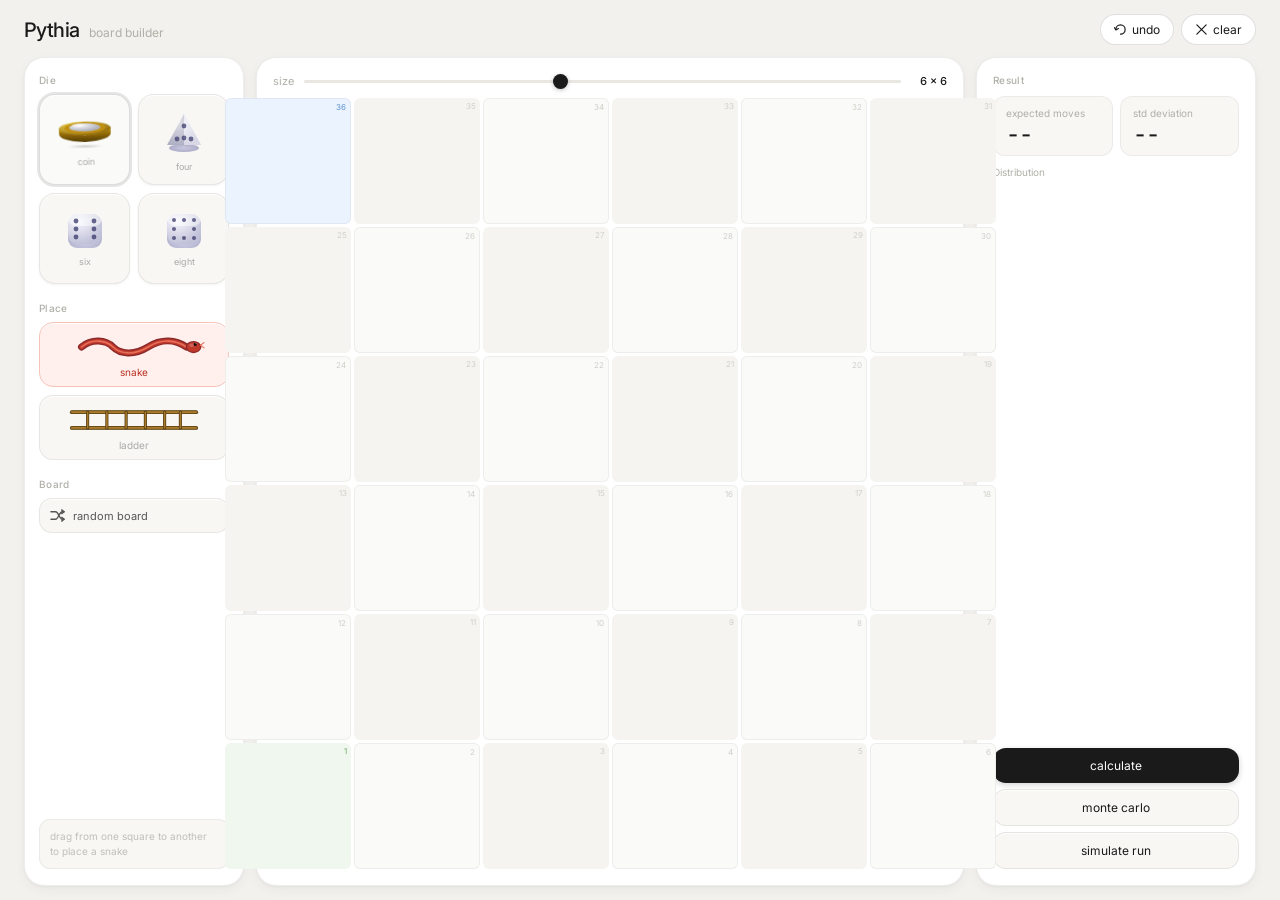
==== commit 600df844: "Refactor codebase" ====
--- a/index.html
+++ b/index.html
@@ -5,86 +5,7 @@
 <meta name="viewport" content="width=device-width, initial-scale=1.0">
 <title>Pythia</title>
 <link href="https://fonts.googleapis.com/css2?family=Inter:wght@300;400;500&display=swap" rel="stylesheet">
-<style>
-* { box-sizing: border-box; margin: 0; padding: 0; }
-body { font-family: 'Inter', -apple-system, sans-serif; background: #F2F1ED; height: 100vh; overflow: hidden; }
-.app { width: 100%; max-width: 1600px; margin: 0 auto; padding: 14px 24px; height: 100vh; display: flex; flex-direction: column; }
-.header { display: flex; align-items: center; justify-content: space-between; margin-bottom: 12px; flex-shrink: 0; }
-.logo-wrap { display: flex; align-items: baseline; gap: 10px; }
-.logo { font-size: 20px; font-weight: 500; letter-spacing: -0.6px; color: #1A1A1A; }
-.logo-sub { font-size: 12px; color: #B0AFA8; font-weight: 400; }
-.header-actions { display: flex; gap: 7px; align-items: center; }
-.hbtn { font-family: 'Inter', sans-serif; font-size: 12px; font-weight: 400; padding: 7px 13px; border-radius: 20px; border: 0.5px solid rgba(0,0,0,0.12); background: #fff; color: #1A1A1A; cursor: pointer; transition: all 0.12s; display: flex; align-items: center; gap: 5px; }
-.hbtn:hover { background: #F5F5F0; }
-.main { display: grid; grid-template-columns: 220px 1fr 280px; gap: 12px; flex: 1; min-height: 0; }
-.panel { background: #fff; border-radius: 20px; border: 0.5px solid rgba(0,0,0,0.07); box-shadow: 0 1px 3px rgba(0,0,0,0.04), 0 4px 12px rgba(0,0,0,0.04); }
-.left-panel { padding: 16px 14px; display: flex; flex-direction: column; gap: 18px; overflow: hidden; }
-.section-label { font-size: 10px; font-weight: 500; color: #B0AFA8; letter-spacing: 0.03em; margin-bottom: 8px; }
-.die-grid { display: grid; grid-template-columns: 1fr 1fr; gap: 8px; }
-.die-card { aspect-ratio: 1; border-radius: 16px; border: 0.5px solid rgba(0,0,0,0.07); background: #F8F7F4; display: flex; flex-direction: column; align-items: center; justify-content: center; cursor: pointer; box-shadow: 0 1px 0 rgba(255,255,255,0.9) inset, 0 1px 3px rgba(0,0,0,0.05); overflow: hidden; transition: box-shadow 0.15s; }
-.die-card:hover { box-shadow: 0 2px 8px rgba(0,0,0,0.09), 0 1px 0 rgba(255,255,255,0.9) inset; }
-.die-card.active { background: #FAFAF8; border-color: rgba(0,0,0,0.12); box-shadow: 0 0 0 2px rgba(0,0,0,0.1), 0 1px 0 rgba(255,255,255,0.9) inset; }
-.die-inner { display: flex; flex-direction: column; align-items: center; justify-content: center; gap: 4px; transition: transform 0.22s cubic-bezier(0.34,1.56,0.64,1); will-change: transform; }
-.die-card:hover .die-inner { transform: translateY(-3px) rotate(2deg); }
-.die-card.active .die-inner { transform: translateY(-2px) rotate(-1.5deg); }
-.die-card.active:hover .die-inner { transform: translateY(-4px) rotate(1.5deg); }
-.die-label { font-size: 9px; font-weight: 400; color: #AAA; }
-.piece-btns { display: flex; flex-direction: column; gap: 8px; }
-.piece-btn { width: 100%; padding: 10px 8px 8px; border-radius: 14px; border: 0.5px solid rgba(0,0,0,0.07); background: #F8F7F4; cursor: pointer; display: flex; flex-direction: column; align-items: center; gap: 5px; font-family: 'Inter', sans-serif; font-size: 10px; font-weight: 400; color: #AAA; transition: all 0.12s; user-select: none; box-shadow: 0 1px 0 rgba(255,255,255,0.9) inset; overflow: hidden; }
-.piece-btn .piece-inner { transition: transform 0.22s cubic-bezier(0.34,1.56,0.64,1); display: flex; flex-direction: column; align-items: center; gap: 5px; will-change: transform; }
-.piece-btn:hover .piece-inner { transform: translateY(-2px); }
-.piece-btn.snake-btn.active-mode { background: #FFF0EE; border-color: #F5C4B8; color: #B83020; }
-.piece-btn.ladder-btn.active-mode { background: #F0F7EE; border-color: #B8DEB0; color: #286A20; }
-.side-btn { width: 100%; padding: 9px 10px; border-radius: 13px; border: 0.5px solid rgba(0,0,0,0.07); background: #F8F7F4; cursor: pointer; display: flex; align-items: center; gap: 8px; font-family: 'Inter', sans-serif; font-size: 11px; font-weight: 400; color: #555; transition: all 0.12s; box-shadow: 0 1px 0 rgba(255,255,255,0.9) inset; }
-.side-btn:hover { background: #F0EFEA; }
-.hint-box { background: #F8F7F4; border-radius: 11px; padding: 9px 10px; font-size: 10px; color: #C0BFB8; line-height: 1.5; border: 0.5px solid rgba(0,0,0,0.05); margin-top: auto; }
-.board-card { padding: 16px; display: flex; flex-direction: column; min-height: 0; }
-.size-row { display: flex; align-items: center; gap: 10px; margin-bottom: 10px; flex-shrink: 0; }
-.size-label { font-size: 11px; color: #B0AFA8; font-weight: 400; }
-.size-val { font-size: 11px; font-weight: 500; color: #1A1A1A; min-width: 36px; text-align: right; font-variant-numeric: tabular-nums; }
-input[type=range] { flex: 1; -webkit-appearance: none; height: 3px; background: #E8E7E2; border-radius: 2px; outline: none; }
-input[type=range]::-webkit-slider-thumb { -webkit-appearance: none; width: 15px; height: 15px; border-radius: 50%; background: #1A1A1A; cursor: pointer; box-shadow: 0 1px 4px rgba(0,0,0,0.25); }
-.board-wrap { position: relative; flex: 1; min-height: 0; display: flex; align-items: center; justify-content: center; }
-.board-inner { position: relative; aspect-ratio: 1; height: 100%; max-height: 100%; }
-.board-grid { display: grid; gap: 3px; width: 100%; height: 100%; }
-.sq { border-radius: 6px; background: #F5F4F0; display: flex; align-items: flex-start; justify-content: flex-end; padding: 3px 4px; font-size: 8px; color: #D0CFC8; font-weight: 400; user-select: none; position: relative; min-height: 0; cursor: pointer; transition: background 0.15s; }
-.sq.light { background: #FAFAF8; border: 0.5px solid rgba(0,0,0,0.05); }
-.sq.finish { background: #EBF3FF; color: #5B90CC; }
-.sq.start-sq { background: #F0F7EE; color: #6BAA60; }
-.sq.highlight { background: #FFF7E6; border: 1.5px solid #E8B840 !important; }
-.overlay-svg { position: absolute; top:0; left:0; width:100%; height:100%; pointer-events:none; overflow:visible; }
-.drag-preview { position: absolute; top:0; left:0; width:100%; height:100%; pointer-events:none; overflow:visible; }
-.right-panel { padding: 16px; display: flex; flex-direction: column; min-height: 0; overflow-y: auto; }
-.stat-grid { display: grid; grid-template-columns: 1fr 1fr; gap: 7px; margin-bottom: 10px; }
-.stat-block { background: #F8F7F4; border-radius: 12px; padding: 10px 12px; border: 0.5px solid rgba(0,0,0,0.05); }
-.stat-block.full { grid-column: 1 / -1; }
-.stat-label { font-size: 10px; color: #B0AFA8; font-weight: 400; margin-bottom: 4px; }
-.stat-value { font-size: 22px; font-weight: 500; color: #1A1A1A; letter-spacing: -0.8px; line-height: 1; font-variant-numeric: tabular-nums; }
-.stat-value.sm { font-size: 15px; letter-spacing: -0.4px; }
-.heatmap-toggle { display: flex; align-items: center; justify-content: space-between; padding: 9px 12px; background: #F8F7F4; border-radius: 12px; border: 0.5px solid rgba(0,0,0,0.05); cursor: pointer; margin-bottom: 10px; font-size: 11px; color: #555; font-weight: 400; user-select: none; }
-.toggle-pill { width: 28px; height: 16px; border-radius: 8px; background: #E0DFD8; position: relative; transition: background 0.2s; flex-shrink: 0; }
-.toggle-pill::after { content: ''; position: absolute; width: 12px; height: 12px; border-radius: 50%; background: #fff; top: 2px; left: 2px; transition: transform 0.2s; box-shadow: 0 1px 3px rgba(0,0,0,0.2); }
-.heatmap-toggle.on .toggle-pill { background: #1A1A1A; }
-.heatmap-toggle.on .toggle-pill::after { transform: translateX(12px); }
-.hist-label { font-size: 10px; color: #B0AFA8; font-weight: 400; margin-bottom: 6px; }
-.hist-canvas-wrap { width: 100%; height: 90px; }
-#hist { width: 100%; height: 100%; display: block; }
-.hist-axis { display: flex; justify-content: space-between; margin-top: 3px; }
-.hist-axis span { font-size: 9px; color: #C8C7C0; font-variant-numeric: tabular-nums; }
-.mc-grid { display: grid; grid-template-columns: 1fr 1fr; gap: 7px; margin-top: 10px; }
-.mc-block { background: #F8F7F4; border-radius: 12px; padding: 9px 11px; border: 0.5px solid rgba(0,0,0,0.05); }
-.mc-block.full { grid-column: 1 / -1; }
-.mc-label { font-size: 9px; color: #C0BFB8; font-weight: 400; margin-bottom: 3px; }
-.mc-value { font-size: 16px; font-weight: 500; color: #1A1A1A; letter-spacing: -0.5px; font-variant-numeric: tabular-nums; }
-.divider { height: 0.5px; background: rgba(0,0,0,0.06); margin: 10px 0; }
-.action-btns { display: flex; flex-direction: column; gap: 6px; margin-top: auto; padding-top: 10px; }
-.abtn { width: 100%; font-family: 'Inter', sans-serif; font-size: 12px; font-weight: 400; padding: 10px 14px; border-radius: 13px; border: none; cursor: pointer; transition: all 0.12s; }
-.abtn.primary { background: #1A1A1A; color: #fff; box-shadow: 0 2px 6px rgba(0,0,0,0.18); }
-.abtn.primary:hover { opacity: 0.88; }
-.abtn.secondary { background: #F8F7F4; color: #1A1A1A; border: 0.5px solid rgba(0,0,0,0.08); box-shadow: 0 1px 0 rgba(255,255,255,0.9) inset; }
-.abtn.secondary:hover { background: #F0EFEA; }
-.abtn:disabled { opacity: 0.35; cursor: not-allowed; }
-</style>
+<link rel="stylesheet" href="styles.css">
 </head>
 <body>
 <div class="app">
@@ -95,7 +16,7 @@
     </div>
     <div class="header-actions">
       <button class="hbtn" id="undo-btn">
-        <svg width="13" height="13" viewBox="0 0 14 14" fill="none"><path d="M2 7 C2 4.2 4.2 2 7 2 C9.8 2 12 4.2 12 7 C12 9.8 9.8 12 7 12" stroke="#1A1A1A" stroke-width="1.3" stroke-linecap="round"/><path d="M2 4 L2 7 L5 7" stroke="#1A1A1A" stroke-width="1.3" stroke-linecap="round" stroke-linejoin="round"/></svg>
+        <svg width="13" height="13" viewBox="0 0 14 14" fill="none"><path d="M2 7 C2 4.2 4.2 2 7 2 C9.8 2 12 4.2 12 7 C12 9.8 9.8 12 7 12" stroke="#1A1A1A" stroke-width="1.3" stroke-linecap="round"/><polyline points="0.5,5 2,7.5 4.8,6" stroke="#1A1A1A" stroke-width="1.3" stroke-linecap="round" stroke-linejoin="round"/></svg>
         undo
       </button>
       <button class="hbtn" id="clear-btn">
@@ -104,7 +25,6 @@
       </button>
     </div>
   </div>
-
   <div class="main">
     <div class="panel left-panel">
       <div>
@@ -192,7 +112,6 @@
           </div>
         </div>
       </div>
-
       <div>
         <div class="section-label">Place</div>
         <div class="piece-btns">
@@ -246,7 +165,6 @@
           </div>
         </div>
       </div>
-
       <div>
         <div class="section-label">Board</div>
         <button class="side-btn" id="random-btn">
@@ -259,10 +177,8 @@
           random board
         </button>
       </div>
-
       <div class="hint-box" id="hint-text">drag from one square to another to place a snake</div>
     </div>
-
     <div class="panel board-card">
       <div class="size-row">
         <span class="size-label">size</span>
@@ -277,7 +193,6 @@
         </div>
       </div>
     </div>
-
     <div class="panel right-panel">
       <div class="section-label" style="margin-bottom:10px;">Result</div>
       <div class="stat-grid">
@@ -310,515 +225,6 @@
     </div>
   </div>
 </div>
-
-<script>
-let N=6, mode='snake', connectors=[], history=[];
-let isDragging=false, dragStartSq=null, dragStartPos=null, dragCurrentPos=null;
-let simRunning=false, simCancel=false, tokenEl=null, barHeights=[];
-let currentTokenColour=0, hittingTimes=null, heatmapOn=false;
-
-const TOKEN_COLOURS=[
-  {body:'#2980D9',top:'#5DADE2',base:'#1a6bb5'},
-  {body:'#C0392B',top:'#E74C3C',base:'#922B21'},
-  {body:'#27AE60',top:'#2ECC71',base:'#1E8449'},
-  {body:'#D35400',top:'#E67E22',base:'#A04000'},
-  {body:'#8E44AD',top:'#9B59B6',base:'#6C3483'},
-  {body:'#17202A',top:'#2C3E50',base:'#0d1117'},
-];
-const dieMap={coin:[1,2],d4:[1,2,3,4],d6:[1,2,3,4,5,6],d8:[1,2,3,4,5,6,7,8]};
-let dieFaces=[1,2];
-
-function randomBoard(){
-  const sizes=[6,7,8,9,10];
-  const n=sizes[Math.floor(Math.random()*sizes.length)];
-  const total=n*n, nc=[], usedFrom=new Set(), usedTo=new Set();
-  const ns=Math.floor(n*0.6+Math.random()*n*0.4);
-  const nl=Math.floor(n*0.5+Math.random()*n*0.4);
-  let att=0;
-  while(nc.filter(c=>c.type==='snake').length<ns&&att<500){
-    att++;
-    const from=Math.floor(Math.random()*(total-2))+2;
-    const minDrop=Math.ceil((from-1)*0.2);
-    const maxTo=from-1-minDrop;
-    if(maxTo<1) continue;
-    const to=Math.floor(Math.random()*maxTo)+1;
-    if(usedFrom.has(from)||usedTo.has(to)||from===to||from===total) continue;
-    usedFrom.add(from); usedTo.add(to);
-    nc.push({from,to,type:'snake'});
-  }
-  att=0;
-  while(nc.filter(c=>c.type==='ladder').length<nl&&att<500){
-    att++;
-    const from=Math.floor(Math.random()*(total-2))+1;
-    const minClimb=Math.ceil((total-from)*0.2);
-    const maxTo=total-from-minClimb;
-    if(maxTo<1) continue;
-    const to=from+minClimb+Math.floor(Math.random()*maxTo);
-    if(to>=total) continue;
-    if(usedFrom.has(from)||usedTo.has(to)||from===to) continue;
-    usedFrom.add(from); usedTo.add(to);
-    nc.push({from,to,type:'ladder'});
-  }
-  return{n,connectors:nc};
-}
-
-document.querySelectorAll('.die-card').forEach(btn=>{
-  btn.addEventListener('click',()=>{
-    document.querySelectorAll('.die-card').forEach(b=>b.classList.remove('active'));
-    btn.classList.add('active');
-    dieFaces=dieMap[btn.dataset.die];
-  });
-});
-document.getElementById('btn-snake').addEventListener('click',()=>{
-  mode='snake';
-  document.getElementById('btn-snake').classList.add('active-mode');
-  document.getElementById('btn-ladder').classList.remove('active-mode');
-  setHint('drag from one square to another to place a snake');
-});
-document.getElementById('btn-ladder').addEventListener('click',()=>{
-  mode='ladder';
-  document.getElementById('btn-ladder').classList.add('active-mode');
-  document.getElementById('btn-snake').classList.remove('active-mode');
-  setHint('drag from one square to another to place a ladder');
-});
-function setHint(msg){document.getElementById('hint-text').textContent=msg;}
-
-document.getElementById('size-slider').addEventListener('input',e=>{
-  N=parseInt(e.target.value);
-  document.getElementById('size-out').textContent=`${N} x ${N}`;
-  connectors=[];history=[];hittingTimes=null;heatmapOn=false;
-  cancelSim();buildGrid();
-});
-document.getElementById('clear-btn').addEventListener('click',()=>{
-  history.push([...connectors]);connectors=[];
-  hittingTimes=null;heatmapOn=false;
-  cancelSim();clearResults();buildGrid();
-});
-document.getElementById('undo-btn').addEventListener('click',()=>{
-  if(!history.length) return;
-  connectors=history.pop();buildGrid();redrawOverlay();
-});
-document.getElementById('random-btn').addEventListener('click',()=>{
-  history.push([...connectors]);
-  const board=randomBoard();
-  N=board.n;connectors=board.connectors;
-  document.getElementById('size-slider').value=N;
-  document.getElementById('size-out').textContent=`${N} x ${N}`;
-  hittingTimes=null;heatmapOn=false;
-  clearResults();buildGrid();redrawOverlay();
-});
-document.getElementById('heatmap-toggle').addEventListener('click',()=>{
-  if(!hittingTimes) return;
-  heatmapOn=!heatmapOn;
-  const tog=document.getElementById('heatmap-toggle');
-  heatmapOn?tog.classList.add('on'):tog.classList.remove('on');
-  applyHeatmap();
-});
-
-function clearResults(){
-  document.getElementById('res-mean').textContent='--';
-  document.getElementById('res-std').textContent='--';
-  document.getElementById('sim-block').style.display='none';
-  document.getElementById('heatmap-toggle').style.display='none';
-  document.getElementById('mc-section').style.display='none';
-  clearHist();
-}
-
-function cellToSquare(row,col){const r=N-1-row;return r%2===0?r*N+col+1:r*N+(N-col);}
-function squareToCell(sq){const r=Math.floor((sq-1)/N),pos=(sq-1)%N,row=N-1-r,col=r%2===0?pos:N-1-pos;return{row,col};}
-
-function getSquareFromPoint(x,y){
-  const grid=document.getElementById('grid');
-  const rect=grid.getBoundingClientRect();
-  const col=Math.floor((x-rect.left)/(rect.width/N));
-  const row=Math.floor((y-rect.top)/(rect.height/N));
-  if(col<0||col>=N||row<0||row>=N) return null;
-  return cellToSquare(row,col);
-}
-
-function getCellCenter(sq){
-  const{row,col}=squareToCell(sq);
-  const grid=document.getElementById('grid');
-  const rect=grid.getBoundingClientRect();
-  const cellW=rect.width/N,cellH=rect.height/N;
-  return{x:col*cellW+cellW/2,y:row*cellH+cellH/2,w:cellW};
-}
-
-function getCellRect(sq){
-  const{row,col}=squareToCell(sq);
-  const grid=document.getElementById('grid');
-  const gr=grid.getBoundingClientRect();
-  const wr=document.getElementById('board-inner').getBoundingClientRect();
-  const cellW=gr.width/N,cellH=gr.height/N;
-  return{x:(gr.left-wr.left)+col*cellW,y:(gr.top-wr.top)+row*cellH,w:cellW,h:cellH};
-}
-
-function buildGrid(){
-  const grid=document.getElementById('grid');
-  grid.innerHTML='';
-  grid.style.gridTemplateColumns=`repeat(${N},1fr)`;
-  grid.style.gridTemplateRows=`repeat(${N},1fr)`;
-  for(let row=0;row<N;row++) for(let col=0;col<N;col++){
-    const sq=cellToSquare(row,col);
-    const div=document.createElement('div');
-    div.className='sq'+((row+col)%2===0?' light':'');
-    if(sq===N*N) div.classList.add('finish');
-    if(sq===1) div.classList.add('start-sq');
-    div.dataset.sq=sq;
-    const num=document.createElement('span');
-    num.textContent=sq;
-    div.appendChild(num);
-    grid.appendChild(div);
-  }
-  if(tokenEl){tokenEl.remove();tokenEl=null;}
-  if(heatmapOn&&hittingTimes) applyHeatmap();
-  redrawOverlay();
-}
-
-function applyHeatmap(){
-  const total=N*N;
-  const vals=hittingTimes?Object.values(hittingTimes).filter(v=>isFinite(v)&&v>0):[];
-  const minV=vals.length?Math.min(...vals):0;
-  const maxV=vals.length?Math.max(...vals):1;
-  const range=maxV-minV||1;
-  document.querySelectorAll('.sq').forEach(el=>{
-    const sq=parseInt(el.dataset.sq);
-    if(!heatmapOn||!hittingTimes){el.style.background='';return;}
-    if(sq===total){el.style.background='';return;}
-    const v=hittingTimes[sq];
-    if(v===undefined||!isFinite(v)){el.style.background='';return;}
-    const t=(v-minV)/range;
-    el.style.background=`rgb(${Math.round(100+t*130)},${Math.round(140-t*40)},${Math.round(200-t*110)})`;
-  });
-}
-
-const boardInner=document.getElementById('board-inner');
-boardInner.addEventListener('mousedown',e=>{
-  if(simRunning) return;
-  const sq=getSquareFromPoint(e.clientX,e.clientY);
-  if(!sq) return;
-  isDragging=true;dragStartSq=sq;
-  const grid=document.getElementById('grid');
-  const rect=grid.getBoundingClientRect();
-  dragStartPos={x:e.clientX-rect.left,y:e.clientY-rect.top};
-  dragCurrentPos={...dragStartPos};
-  highlightSquare(sq,true);
-  e.preventDefault();
-});
-window.addEventListener('mousemove',e=>{
-  if(!isDragging) return;
-  const grid=document.getElementById('grid');
-  const rect=grid.getBoundingClientRect();
-  dragCurrentPos={x:e.clientX-rect.left,y:e.clientY-rect.top};
-  drawPreview();
-});
-window.addEventListener('mouseup',e=>{
-  if(!isDragging) return;
-  isDragging=false;
-  highlightSquare(dragStartSq,false);
-  clearPreview();
-  const endSq=getSquareFromPoint(e.clientX,e.clientY);
-  if(!endSq||endSq===dragStartSq){dragStartSq=null;return;}
-  if(mode==='snake'&&endSq>=dragStartSq){setHint('snakes must go downward, try again');dragStartSq=null;return;}
-  if(mode==='ladder'&&endSq<=dragStartSq){setHint('ladders must go upward, try again');dragStartSq=null;return;}
-  if(connectors.find(c=>c.from===dragStartSq||c.from===endSq)){setHint('that square already has a connector head, try again');dragStartSq=null;return;}
-  history.push([...connectors]);
-  connectors.push({from:dragStartSq,to:endSq,type:mode});
-  setHint(mode==='snake'?'drag from one square to another to place a snake':'drag from one square to another to place a ladder');
-  dragStartSq=null;
-  redrawOverlay();
-});
-
-function highlightSquare(sq,on){
-  document.querySelectorAll('.sq').forEach(el=>{
-    if(parseInt(el.dataset.sq)===sq) on?el.classList.add('highlight'):el.classList.remove('highlight');
-  });
-}
-
-function drawPreview(){
-  const svg=document.getElementById('preview');svg.innerHTML='';
-  const grid=document.getElementById('grid');
-  svg.setAttribute('viewBox',`0 0 ${grid.offsetWidth} ${grid.offsetHeight}`);
-  if(!dragStartPos||!dragCurrentPos) return;
-  const cellW=grid.offsetWidth/N;
-  if(mode==='snake') drawSnake(svg,dragStartPos.x,dragStartPos.y,dragCurrentPos.x,dragCurrentPos.y,cellW,0.45);
-  else drawLadder(svg,dragStartPos.x,dragStartPos.y,dragCurrentPos.x,dragCurrentPos.y,cellW,0.45);
-}
-function clearPreview(){document.getElementById('preview').innerHTML='';}
-
-function drawSnake(svg,x1,y1,x2,y2,cellW,opacity){
-  const dx=x2-x1,dy=y2-y1,len=Math.sqrt(dx*dx+dy*dy);
-  if(len<2) return;
-  const ux=dx/len,uy=dy/len,nx=-uy,ny=ux,amp=cellW*0.32;
-  const d=`M${x1},${y1} C${x1+dx*0.25+nx*amp},${y1+dy*0.25+ny*amp} ${x1+dx*0.65-nx*amp},${y1+dy*0.65-ny*amp} ${x2},${y2}`;
-  const mkP=(sw,sc)=>{const p=document.createElementNS('http://www.w3.org/2000/svg','path');p.setAttribute('d',d);p.setAttribute('stroke',sc);p.setAttribute('stroke-width',sw);p.setAttribute('stroke-linecap','round');p.setAttribute('fill','none');p.setAttribute('opacity',opacity);svg.appendChild(p);};
-  mkP(cellW*0.22,'#8B2A2A');mkP(cellW*0.14,'#C0392B');mkP(cellW*0.05,'#F0705A');
-  const headR=cellW*0.13,headAngle=Math.atan2(-uy,-ux)*180/Math.PI;
-  const mkE=(cx,cy,rx,ry,fill,tr='')=>{const e=document.createElementNS('http://www.w3.org/2000/svg','ellipse');e.setAttribute('cx',cx);e.setAttribute('cy',cy);e.setAttribute('rx',rx);e.setAttribute('ry',ry);e.setAttribute('fill',fill);e.setAttribute('opacity',opacity);if(tr)e.setAttribute('transform',tr);svg.appendChild(e);};
-  mkE(x1,y1,headR*1.6,headR*1.1,'#8B2A2A',`rotate(${headAngle} ${x1} ${y1})`);
-  mkE(x1,y1,headR*1.35,headR,'#C0392B',`rotate(${headAngle} ${x1} ${y1})`);
-  mkE(x1-ux*headR*0.3+nx*headR*0.2,y1-uy*headR*0.3+ny*headR*0.2,headR*0.55,headR*0.3,'rgba(255,255,255,0.22)');
-  const eye=document.createElementNS('http://www.w3.org/2000/svg','circle');
-  eye.setAttribute('cx',x1+nx*headR*0.55-ux*headR*0.3);eye.setAttribute('cy',y1+ny*headR*0.55-uy*headR*0.3);
-  eye.setAttribute('r',headR*0.3);eye.setAttribute('fill','#1a0505');eye.setAttribute('opacity',opacity);svg.appendChild(eye);
-  const eyeS=document.createElementNS('http://www.w3.org/2000/svg','circle');
-  eyeS.setAttribute('cx',x1+nx*headR*0.55-ux*headR*0.3+headR*0.1);eyeS.setAttribute('cy',y1+ny*headR*0.55-uy*headR*0.3-headR*0.1);
-  eyeS.setAttribute('r',headR*0.1);eyeS.setAttribute('fill','rgba(255,255,255,0.6)');eyeS.setAttribute('opacity',opacity);svg.appendChild(eyeS);
-  const snoutX=x1-ux*headR*1.4,snoutY=y1-uy*headR*1.4;
-  [[1],[-1]].forEach(([s])=>{
-    const tl=document.createElementNS('http://www.w3.org/2000/svg','line');
-    tl.setAttribute('x1',snoutX);tl.setAttribute('y1',snoutY);
-    tl.setAttribute('x2',snoutX-ux*headR*1.1+nx*s*headR*0.55);
-    tl.setAttribute('y2',snoutY-uy*headR*1.1+ny*s*headR*0.55);
-    tl.setAttribute('stroke','#F0705A');tl.setAttribute('stroke-width',headR*0.3);
-    tl.setAttribute('stroke-linecap','round');tl.setAttribute('opacity',opacity);svg.appendChild(tl);
-  });
-}
-
-function drawLadder(svg,x1,y1,x2,y2,cellW,opacity){
-  const dx=x2-x1,dy=y2-y1,len=Math.sqrt(dx*dx+dy*dy);
-  if(len<2) return;
-  const nx=-dy/len,ny=dx/len,off=cellW*0.08;
-  [-1,1].forEach(s=>{
-    const mkL=(sw,sc,m=1)=>{const l=document.createElementNS('http://www.w3.org/2000/svg','line');l.setAttribute('x1',x1+nx*off*s*m);l.setAttribute('y1',y1+ny*off*s*m);l.setAttribute('x2',x2+nx*off*s*m);l.setAttribute('y2',y2+ny*off*s*m);l.setAttribute('stroke',sc);l.setAttribute('stroke-width',sw);l.setAttribute('stroke-linecap','round');l.setAttribute('opacity',opacity);svg.appendChild(l);};
-    mkL(cellW*0.072,'#4A3510',1.15);mkL(cellW*0.052,'#8B6320',1);mkL(cellW*0.016,'#C8973A',0.7);
-  });
-  const numRungs=Math.max(3,Math.floor(len/(cellW*0.5)));
-  for(let i=1;i<numRungs;i++){
-    const t=i/numRungs;
-    const mkR=(sw,sc,m=1)=>{const r=document.createElementNS('http://www.w3.org/2000/svg','line');r.setAttribute('x1',x1+dx*t+nx*off*m);r.setAttribute('y1',y1+dy*t+ny*off*m);r.setAttribute('x2',x1+dx*t-nx*off*m);r.setAttribute('y2',y1+dy*t-ny*off*m);r.setAttribute('stroke',sc);r.setAttribute('stroke-width',sw);r.setAttribute('stroke-linecap','round');r.setAttribute('opacity',opacity);svg.appendChild(r);};
-    mkR(cellW*0.058,'#4A3510',1.15);mkR(cellW*0.040,'#8B6320',1);mkR(cellW*0.013,'#C8973A',0.7);
-  }
-}
-
-function redrawOverlay(){
-  const svg=document.getElementById('overlay');svg.innerHTML='';
-  const grid=document.getElementById('grid');
-  svg.setAttribute('viewBox',`0 0 ${grid.offsetWidth} ${grid.offsetHeight}`);
-  connectors.forEach(c=>{
-    const f=getCellCenter(c.from),t=getCellCenter(c.to);
-    if(c.type==='snake') drawSnake(svg,f.x,f.y,t.x,t.y,f.w,1);
-    else drawLadder(svg,f.x,f.y,t.x,t.y,f.w,1);
-  });
-}
-
-function makeToken(cellW,colour){
-  const s=Math.max(12,cellW*0.46);
-  const svg=document.createElementNS('http://www.w3.org/2000/svg','svg');
-  svg.setAttribute('width',s);svg.setAttribute('height',s*0.7);svg.setAttribute('viewBox','0 0 40 28');
-  const mk=(tag,attrs)=>{const el=document.createElementNS('http://www.w3.org/2000/svg',tag);Object.entries(attrs).forEach(([k,v])=>el.setAttribute(k,v));svg.appendChild(el);return el;};
-  mk('ellipse',{cx:20,cy:26,rx:12,ry:2,fill:'rgba(0,0,0,0.14)'});
-  mk('ellipse',{cx:20,cy:18,rx:16,ry:7,fill:colour.base});
-  mk('ellipse',{cx:20,cy:16,rx:16,ry:7,fill:colour.body});
-  mk('ellipse',{cx:20,cy:16,rx:11,ry:4.8,fill:colour.top});
-  mk('ellipse',{cx:20,cy:16,rx:6,ry:2.5,fill:colour.body});
-  mk('ellipse',{cx:14,cy:12,rx:7,ry:3,fill:'rgba(255,255,255,0.26)'});
-  return{svg,s};
-}
-
-function placeToken(sq){
-  const wrap=document.getElementById('board-inner');
-  if(tokenEl){tokenEl.remove();tokenEl=null;}
-  if(sq===null) return;
-  const cell=getCellRect(sq);
-  const{svg,s}=makeToken(cell.w,TOKEN_COLOURS[currentTokenColour]);
-  svg.style.cssText=`position:absolute;left:${cell.x+cell.w/2-s/2}px;top:${cell.y+cell.h/2-s*0.35}px;pointer-events:none;z-index:10;`;
-  wrap.appendChild(svg);tokenEl=svg;
-}
-
-function gaussianElimination(A,b){
-  const n=b.length,aug=A.map((row,i)=>[...row,b[i]]);
-  for(let col=0;col<n;col++){
-    let maxRow=col;
-    for(let row=col+1;row<n;row++) if(Math.abs(aug[row][col])>Math.abs(aug[maxRow][col])) maxRow=row;
-    [aug[col],aug[maxRow]]=[aug[maxRow],aug[col]];
-    const piv=aug[col][col];
-    if(Math.abs(piv)<1e-12) continue;
-    for(let j=col;j<=n;j++) aug[col][j]/=piv;
-    for(let row=0;row<n;row++){if(row===col) continue;const f=aug[row][col];for(let j=col;j<=n;j++) aug[row][j]-=f*aug[col][j];}
-  }
-  return aug.map(row=>row[n]);
-}
-
-function buildMoveFunction(){
-  const snakes={},ladders={};
-  connectors.forEach(c=>{if(c.type==='snake') snakes[c.from]=c.to;else ladders[c.from]=c.to;});
-  return sq=>sq in snakes?snakes[sq]:sq in ladders?ladders[sq]:sq;
-}
-
-function runMarkov(){
-  const total=N*N,move=buildMoveFunction(),p=1/dieFaces.length;
-  const states=Array.from({length:total-1},(_,i)=>i+1);
-  const index={};states.forEach((s,i)=>index[s]=i);
-  const n=states.length;
-  const P=Array.from({length:n},()=>new Array(n).fill(0));
-  for(const sq of states) for(const roll of dieFaces){const dest=sq+roll>total?sq:move(sq+roll);if(dest<total) P[index[sq]][index[dest]]+=p;}
-  const IminusP=P.map((row,i)=>row.map((v,j)=>(i===j?1:0)-v));
-  const k=gaussianElimination(IminusP.map(r=>[...r]),Array(n).fill(1));
-  const Pk=P.map(row=>row.reduce((s,v,j)=>s+v*k[j],0));
-  const m=gaussianElimination(IminusP.map(r=>[...r]),k.map((ki,i)=>1+2*Pk[i]));
-  const variance=Math.max(0,m[index[1]]-k[index[1]]**2);
-  const ht={};states.forEach((s,i)=>{ht[s]=k[i];});ht[total]=0;
-  return{mean:k[index[1]],std:Math.sqrt(variance),hittingTimes:ht};
-}
-
-document.getElementById('calc-btn').addEventListener('click',()=>{
-  const result=runMarkov();
-  document.getElementById('res-mean').textContent=result.mean.toFixed(1);
-  document.getElementById('res-std').textContent=result.std.toFixed(1);
-  hittingTimes=result.hittingTimes;
-  document.getElementById('heatmap-toggle').style.display='flex';
-  if(heatmapOn) applyHeatmap();
-});
-
-function clearHist(){
-  const canvas=document.getElementById('hist');
-  const ctx=canvas.getContext('2d');
-  ctx.clearRect(0,0,canvas.width,canvas.height);
-  ['hist-min','hist-mid','hist-max'].forEach(id=>document.getElementById(id).textContent='');
-  barHeights=[];
-}
-
-document.getElementById('monte-btn').addEventListener('click',()=>{
-  const total=N*N,move=buildMoveFunction();
-  function simulate(){
-    let sq=1,steps=0;
-    while(sq<total){const roll=dieFaces[Math.floor(Math.random()*dieFaces.length)];sq=sq+roll>total?sq:move(sq+roll);steps++;if(steps>500000) break;}
-    return steps;
-  }
-  const N_SIMS=10000,results=[];
-  const btn=document.getElementById('monte-btn');
-  btn.disabled=true;btn.textContent='running...';
-  const canvas=document.getElementById('hist');
-  canvas.width=canvas.offsetWidth*window.devicePixelRatio;
-  canvas.height=canvas.offsetHeight*window.devicePixelRatio;
-  const ctx=canvas.getContext('2d');
-  ctx.scale(window.devicePixelRatio,window.devicePixelRatio);
-  const W=canvas.offsetWidth,H=canvas.offsetHeight;
-  const NBINS=30;
-  let targetHeights=new Array(NBINS).fill(0),barH=new Array(NBINS).fill(0);
-  barHeights=barH;
-  let gMin=Infinity,gMax=-Infinity,animFrame=null;
-
-  function computeBins(){
-    if(results.length<2) return;
-    gMin=Math.min(...results);gMax=Math.max(...results);
-    const range=gMax-gMin||1,counts=new Array(NBINS).fill(0);
-    results.forEach(v=>{counts[Math.min(NBINS-1,Math.floor((v-gMin)/range*NBINS))]++;});
-    const maxC=Math.max(...counts);
-    targetHeights=counts.map(c=>c/maxC);
-  }
-
-  function drawCDF(){
-    if(results.length<100) return;
-    const sorted=[...results].sort((a,b)=>a-b);
-    const range=gMax-gMin||1;
-    ctx.beginPath();
-    ctx.strokeStyle='rgba(175,175,185,0.88)';
-    ctx.lineWidth=1.6;
-    // proper step function: start at bottom-left, step right then up at each value
-    ctx.moveTo(0,H);
-    for(let i=0;i<sorted.length;i++){
-      const x=((sorted[i]-gMin)/range)*W;
-      const yPrev=H-((i)/sorted.length)*H;
-      const yNext=H-((i+1)/sorted.length)*H;
-      ctx.lineTo(x,yPrev); // horizontal step to this x at previous height
-      ctx.lineTo(x,yNext); // vertical rise
-    }
-    ctx.lineTo(W,0);
-    ctx.stroke();
-  }
-
-  function animateBars(){
-    for(let i=0;i<NBINS;i++) barH[i]+=(targetHeights[i]-barH[i])*0.18;
-    ctx.clearRect(0,0,W,H);
-    const bw=W/NBINS;
-    const mean=results.length?results.reduce((a,b)=>a+b,0)/results.length:0;
-    const range=gMax-gMin||1;
-    barH.forEach((h,idx)=>{
-      if(h<=0.001) return;
-      const bH=h*H,bc=gMin+(idx+0.5)*(range/NBINS);
-      const t=Math.min(1,Math.abs(bc-mean)/(range*0.5));
-      ctx.fillStyle=`rgb(${Math.round(160+t*60)},${Math.round(80-t*60)},${Math.round(60-t*40)})`;
-      ctx.beginPath();
-      if(ctx.roundRect) ctx.roundRect(idx*bw+1,H-bH,bw-2,bH,[2,2,0,0]);
-      else ctx.rect(idx*bw+1,H-bH,bw-2,bH);
-      ctx.fill();
-    });
-    drawCDF();
-    document.getElementById('hist-min').textContent=isFinite(gMin)?gMin:'';
-    document.getElementById('hist-mid').textContent=results.length?Math.round(results.reduce((a,b)=>a+b,0)/results.length):'';
-    document.getElementById('hist-max').textContent=isFinite(gMax)?gMax:'';
-    animFrame=requestAnimationFrame(animateBars);
-  }
-
-  animFrame=requestAnimationFrame(animateBars);
-  let i=0;
-  function step(){
-    for(let b=0;b<100&&i<N_SIMS;b++,i++) results.push(simulate());
-    computeBins();
-    if(i<N_SIMS){requestAnimationFrame(step);}
-    else{
-      setTimeout(()=>{
-        cancelAnimationFrame(animFrame);
-        btn.disabled=false;btn.textContent='monte carlo';
-        const mean=results.reduce((a,b)=>a+b,0)/results.length;
-        const sorted=[...results].sort((a,b)=>a-b);
-        const median=sorted.length%2===0?(sorted[sorted.length/2-1]+sorted[sorted.length/2])/2:sorted[Math.floor(sorted.length/2)];
-        const variance=results.reduce((s,v)=>s+(v-mean)**2,0)/results.length;
-        const std=Math.sqrt(variance);
-        const skew=results.reduce((s,v)=>s+((v-mean)/std)**3,0)/results.length;
-        const prob=results.filter(r=>r<=mean).length/results.length;
-        document.getElementById('mc-mean').textContent=mean.toFixed(1);
-        document.getElementById('mc-median').textContent=median.toFixed(1);
-        document.getElementById('mc-skew').textContent=skew.toFixed(2);
-        document.getElementById('mc-prob').textContent=(prob*100).toFixed(1)+'%';
-        document.getElementById('mc-section').style.display='block';
-      },600);
-    }
-  }
-  requestAnimationFrame(step);
-});
-
-function cancelSim(){
-  simCancel=true;simRunning=false;placeToken(null);
-  document.getElementById('sim-btn').textContent='simulate run';
-  document.getElementById('sim-btn').disabled=false;
-}
-
-document.getElementById('sim-btn').addEventListener('click',()=>{
-  if(simRunning){cancelSim();return;}
-  const total=N*N,move=buildMoveFunction();
-  const btn=document.getElementById('sim-btn');
-  const prev=currentTokenColour;let next=prev;
-  while(next===prev) next=Math.floor(Math.random()*TOKEN_COLOURS.length);
-  currentTokenColour=next;
-  const path=[1];let sq=1,steps=0;
-  while(sq<total&&steps<50000){
-    const roll=dieFaces[Math.floor(Math.random()*dieFaces.length)];
-    const nextSq=sq+roll>total?sq:move(sq+roll);
-    path.push(nextSq);sq=nextSq;steps++;
-  }
-  simRunning=true;simCancel=false;btn.textContent='stop';
-  document.getElementById('sim-block').style.display='block';
-  document.getElementById('sim-steps').textContent='0';
-  let idx=0;
-  function step(){
-    if(simCancel||idx>=path.length){
-      simRunning=false;simCancel=false;
-      document.getElementById('sim-steps').textContent=path.length-1;
-      setTimeout(()=>placeToken(null),800);
-      btn.textContent='simulate run';btn.disabled=false;return;
-    }
-    placeToken(path[idx]);
-    document.getElementById('sim-steps').textContent=Math.max(0,idx);
-    idx++;setTimeout(step,80);
-  }
-  step();
-});
-
-window.addEventListener('resize',()=>redrawOverlay());
-buildGrid();
-</script>
+<script src="main.js"></script>
 </body>
 </html>
--- a/styles.css
+++ b/styles.css
@@ -0,0 +1,78 @@
+* { box-sizing: border-box; margin: 0; padding: 0; }
+body { font-family: 'Inter', -apple-system, sans-serif; background: #F2F1ED; height: 100vh; overflow: hidden; }
+.app { width: 100%; max-width: 1600px; margin: 0 auto; padding: 14px 24px; height: 100vh; display: flex; flex-direction: column; }
+.header { display: flex; align-items: center; justify-content: space-between; margin-bottom: 12px; flex-shrink: 0; }
+.logo-wrap { display: flex; align-items: baseline; gap: 10px; }
+.logo { font-size: 20px; font-weight: 500; letter-spacing: -0.6px; color: #1A1A1A; }
+.logo-sub { font-size: 12px; color: #B0AFA8; font-weight: 400; }
+.header-actions { display: flex; gap: 7px; align-items: center; }
+.hbtn { font-family: 'Inter', sans-serif; font-size: 12px; font-weight: 400; padding: 7px 13px; border-radius: 20px; border: 0.5px solid rgba(0,0,0,0.12); background: #fff; color: #1A1A1A; cursor: pointer; transition: all 0.12s; display: flex; align-items: center; gap: 5px; }
+.hbtn:hover { background: #F5F5F0; }
+.main { display: grid; grid-template-columns: 220px 1fr 280px; gap: 12px; flex: 1; min-height: 0; }
+.panel { background: #fff; border-radius: 20px; border: 0.5px solid rgba(0,0,0,0.07); box-shadow: 0 1px 3px rgba(0,0,0,0.04), 0 4px 12px rgba(0,0,0,0.04); }
+.left-panel { padding: 16px 14px; display: flex; flex-direction: column; gap: 18px; overflow: hidden; }
+.section-label { font-size: 10px; font-weight: 500; color: #B0AFA8; letter-spacing: 0.03em; margin-bottom: 8px; }
+.die-grid { display: grid; grid-template-columns: 1fr 1fr; gap: 8px; }
+.die-card { aspect-ratio: 1; border-radius: 16px; border: 0.5px solid rgba(0,0,0,0.07); background: #F8F7F4; display: flex; flex-direction: column; align-items: center; justify-content: center; cursor: pointer; box-shadow: 0 1px 0 rgba(255,255,255,0.9) inset, 0 1px 3px rgba(0,0,0,0.05); overflow: hidden; transition: box-shadow 0.15s; }
+.die-card:hover { box-shadow: 0 2px 8px rgba(0,0,0,0.09), 0 1px 0 rgba(255,255,255,0.9) inset; }
+.die-card.active { background: #FAFAF8; border-color: rgba(0,0,0,0.12); box-shadow: 0 0 0 2px rgba(0,0,0,0.1), 0 1px 0 rgba(255,255,255,0.9) inset; }
+.die-inner { display: flex; flex-direction: column; align-items: center; justify-content: center; gap: 4px; transition: transform 0.22s cubic-bezier(0.34,1.56,0.64,1); will-change: transform; }
+.die-card:hover .die-inner { transform: translateY(-3px) rotate(2deg); }
+.die-card.active .die-inner { transform: translateY(-2px) rotate(-1.5deg); }
+.die-card.active:hover .die-inner { transform: translateY(-4px) rotate(1.5deg); }
+.die-label { font-size: 9px; font-weight: 400; color: #AAA; }
+.piece-btns { display: flex; flex-direction: column; gap: 8px; }
+.piece-btn { width: 100%; padding: 10px 8px 8px; border-radius: 14px; border: 0.5px solid rgba(0,0,0,0.07); background: #F8F7F4; cursor: pointer; display: flex; flex-direction: column; align-items: center; gap: 5px; font-family: 'Inter', sans-serif; font-size: 10px; font-weight: 400; color: #AAA; transition: all 0.12s; user-select: none; box-shadow: 0 1px 0 rgba(255,255,255,0.9) inset; overflow: hidden; }
+.piece-btn .piece-inner { transition: transform 0.22s cubic-bezier(0.34,1.56,0.64,1); display: flex; flex-direction: column; align-items: center; gap: 5px; will-change: transform; }
+.piece-btn:hover .piece-inner { transform: translateY(-2px); }
+.piece-btn.snake-btn.active-mode { background: #FFF0EE; border-color: #F5C4B8; color: #B83020; }
+.piece-btn.ladder-btn.active-mode { background: #F0F7EE; border-color: #B8DEB0; color: #286A20; }
+.side-btn { width: 100%; padding: 9px 10px; border-radius: 13px; border: 0.5px solid rgba(0,0,0,0.07); background: #F8F7F4; cursor: pointer; display: flex; align-items: center; gap: 8px; font-family: 'Inter', sans-serif; font-size: 11px; font-weight: 400; color: #555; transition: all 0.12s; box-shadow: 0 1px 0 rgba(255,255,255,0.9) inset; }
+.side-btn:hover { background: #F0EFEA; }
+.hint-box { background: #F8F7F4; border-radius: 11px; padding: 9px 10px; font-size: 10px; color: #C0BFB8; line-height: 1.5; border: 0.5px solid rgba(0,0,0,0.05); margin-top: auto; }
+.board-card { padding: 16px; display: flex; flex-direction: column; min-height: 0; }
+.size-row { display: flex; align-items: center; gap: 10px; margin-bottom: 10px; flex-shrink: 0; }
+.size-label { font-size: 11px; color: #B0AFA8; font-weight: 400; }
+.size-val { font-size: 11px; font-weight: 500; color: #1A1A1A; min-width: 36px; text-align: right; font-variant-numeric: tabular-nums; }
+input[type=range] { flex: 1; -webkit-appearance: none; height: 3px; background: #E8E7E2; border-radius: 2px; outline: none; }
+input[type=range]::-webkit-slider-thumb { -webkit-appearance: none; width: 15px; height: 15px; border-radius: 50%; background: #1A1A1A; cursor: pointer; box-shadow: 0 1px 4px rgba(0,0,0,0.25); }
+.board-wrap { position: relative; flex: 1; min-height: 0; display: flex; align-items: center; justify-content: center; }
+.board-inner { position: relative; aspect-ratio: 1; height: 100%; max-height: 100%; }
+.board-grid { display: grid; gap: 3px; width: 100%; height: 100%; }
+.sq { border-radius: 6px; background: #F5F4F0; display: flex; align-items: flex-start; justify-content: flex-end; padding: 3px 4px; font-size: 8px; color: #D0CFC8; font-weight: 400; user-select: none; position: relative; min-height: 0; cursor: pointer; transition: background 0.15s; }
+.sq.light { background: #FAFAF8; border: 0.5px solid rgba(0,0,0,0.05); }
+.sq.finish { background: #EBF3FF; color: #5B90CC; }
+.sq.start-sq { background: #F0F7EE; color: #6BAA60; }
+.sq.highlight { background: #FFF7E6; border: 1.5px solid #E8B840 !important; }
+.overlay-svg { position: absolute; top:0; left:0; width:100%; height:100%; pointer-events:none; overflow:visible; }
+.drag-preview { position: absolute; top:0; left:0; width:100%; height:100%; pointer-events:none; overflow:visible; }
+.right-panel { padding: 16px; display: flex; flex-direction: column; min-height: 0; overflow-y: auto; }
+.stat-grid { display: grid; grid-template-columns: 1fr 1fr; gap: 7px; margin-bottom: 10px; }
+.stat-block { background: #F8F7F4; border-radius: 12px; padding: 10px 12px; border: 0.5px solid rgba(0,0,0,0.05); }
+.stat-block.full { grid-column: 1 / -1; }
+.stat-label { font-size: 10px; color: #B0AFA8; font-weight: 400; margin-bottom: 4px; }
+.stat-value { font-size: 22px; font-weight: 500; color: #1A1A1A; letter-spacing: -0.8px; line-height: 1; font-variant-numeric: tabular-nums; }
+.stat-value.sm { font-size: 15px; letter-spacing: -0.4px; }
+.heatmap-toggle { display: flex; align-items: center; justify-content: space-between; padding: 9px 12px; background: #F8F7F4; border-radius: 12px; border: 0.5px solid rgba(0,0,0,0.05); cursor: pointer; margin-bottom: 10px; font-size: 11px; color: #555; font-weight: 400; user-select: none; }
+.toggle-pill { width: 28px; height: 16px; border-radius: 8px; background: #E0DFD8; position: relative; transition: background 0.2s; flex-shrink: 0; }
+.toggle-pill::after { content: ''; position: absolute; width: 12px; height: 12px; border-radius: 50%; background: #fff; top: 2px; left: 2px; transition: transform 0.2s; box-shadow: 0 1px 3px rgba(0,0,0,0.2); }
+.heatmap-toggle.on .toggle-pill { background: #1A1A1A; }
+.heatmap-toggle.on .toggle-pill::after { transform: translateX(12px); }
+.hist-label { font-size: 10px; color: #B0AFA8; font-weight: 400; margin-bottom: 6px; }
+.hist-canvas-wrap { width: 100%; height: 90px; }
+#hist { width: 100%; height: 100%; display: block; }
+.hist-axis { display: flex; justify-content: space-between; margin-top: 3px; }
+.hist-axis span { font-size: 9px; color: #C8C7C0; font-variant-numeric: tabular-nums; }
+.mc-grid { display: grid; grid-template-columns: 1fr 1fr; gap: 7px; margin-top: 10px; }
+.mc-block { background: #F8F7F4; border-radius: 12px; padding: 9px 11px; border: 0.5px solid rgba(0,0,0,0.05); }
+.mc-block.full { grid-column: 1 / -1; }
+.mc-label { font-size: 9px; color: #C0BFB8; font-weight: 400; margin-bottom: 3px; }
+.mc-value { font-size: 16px; font-weight: 500; color: #1A1A1A; letter-spacing: -0.5px; font-variant-numeric: tabular-nums; }
+.divider { height: 0.5px; background: rgba(0,0,0,0.06); margin: 10px 0; }
+.action-btns { display: flex; flex-direction: column; gap: 6px; margin-top: auto; padding-top: 10px; }
+.abtn { width: 100%; font-family: 'Inter', sans-serif; font-size: 12px; font-weight: 400; padding: 10px 14px; border-radius: 13px; border: none; cursor: pointer; transition: all 0.12s; }
+.abtn.primary { background: #1A1A1A; color: #fff; box-shadow: 0 2px 6px rgba(0,0,0,0.18); }
+.abtn.primary:hover { opacity: 0.88; }
+.abtn.secondary { background: #F8F7F4; color: #1A1A1A; border: 0.5px solid rgba(0,0,0,0.08); box-shadow: 0 1px 0 rgba(255,255,255,0.9) inset; }
+.abtn.secondary:hover { background: #F0EFEA; }
+.abtn:disabled { opacity: 0.35; cursor: not-allowed; }
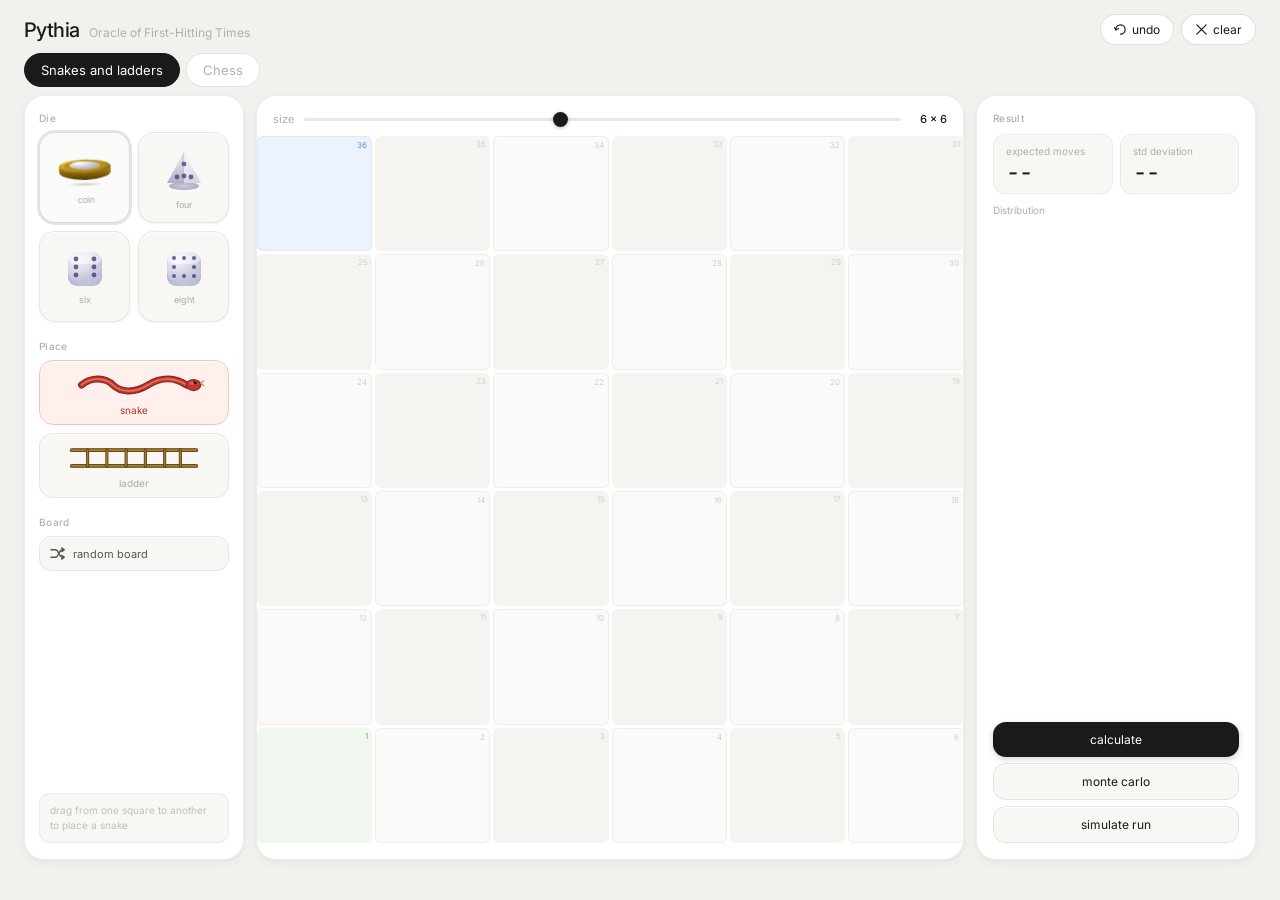
==== commit e9a4f493: "Add chess tab" ====
--- a/index.html
+++ b/index.html
@@ -1,9 +1,9 @@
 <!DOCTYPE html>
-<html lang="en">
 <head>
 <meta charset="UTF-8">
 <meta name="viewport" content="width=device-width, initial-scale=1.0">
 <title>Pythia</title>
+<link rel="icon" type="image/x-icon" href="public/favicon.ico">
 <link href="https://fonts.googleapis.com/css2?family=Inter:wght@300;400;500&display=swap" rel="stylesheet">
 <link rel="stylesheet" href="styles.css">
 </head>
@@ -12,7 +12,7 @@
   <div class="header">
     <div class="logo-wrap">
       <span class="logo">Pythia</span>
-      <span class="logo-sub">board builder</span>
+      <span class="logo-sub">Oracle of First-Hitting Times</span>
     </div>
     <div class="header-actions">
       <button class="hbtn" id="undo-btn">
@@ -25,6 +25,13 @@
       </button>
     </div>
   </div>
+
+  <div class="tab-bar">
+    <button class="tab-btn active" id="tab-sl">Snakes and ladders</button>
+    <button class="tab-btn" id="tab-chess">Chess</button>
+  </div>
+
+  <div id="view-sl" class="view active">
   <div class="main">
     <div class="panel left-panel">
       <div>
@@ -224,7 +231,122 @@
       </div>
     </div>
   </div>
+  </div>
+
+  <div id="view-chess" class="view">
+  <div class="main">
+    <div class="panel left-panel">
+      <div>
+        <div class="section-label">Piece</div>
+        <div class="die-grid">
+          <div class="piece-card active" data-piece="king">
+            <div class="die-inner">
+              <svg width="50" height="50" viewBox="0 0 72 72" fill="none">
+                <defs>
+                  <radialGradient id="ck_top" cx="35%" cy="25%" r="75%"><stop offset="0%" stop-color="#F4F4FC"/><stop offset="100%" stop-color="#C0C0D8"/></radialGradient>
+                  <radialGradient id="ck_body" cx="40%" cy="20%" r="90%"><stop offset="0%" stop-color="#E4E4F2"/><stop offset="100%" stop-color="#A8A8C4"/></radialGradient>
+                  <linearGradient id="ck_base" x1="0%" y1="0%" x2="0%" y2="100%"><stop offset="0%" stop-color="#B8B8D0"/><stop offset="100%" stop-color="#8888A8"/></linearGradient>
+                </defs>
+                <ellipse cx="36" cy="65" rx="20" ry="3" fill="rgba(0,0,0,0.14)"/>
+                <rect x="14" y="56" width="44" height="8" rx="3" fill="url(#ck_base)"/>
+                <rect x="18" y="50" width="36" height="8" rx="3" fill="url(#ck_base)"/>
+                <path d="M22 50 C20 40 20 32 26 26 C22 24 20 20 22 16 C24 18 27 19 29 19 C29 15 32 11 36 9 C40 11 43 15 43 19 C45 19 48 18 50 16 C52 20 50 24 46 26 C52 32 52 40 50 50 Z" fill="url(#ck_body)"/>
+                <path d="M22 50 C20 40 20 32 26 26 C22 24 20 20 22 16 C24 18 27 19 29 19 C29 15 32 11 36 9 C40 11 43 15 43 19 C45 19 48 18 50 16 C52 20 50 24 46 26 C52 32 52 40 50 50 Z" fill="url(#ck_top)" opacity="0.5"/>
+                <rect x="32" y="4" width="8" height="16" rx="1.5" fill="url(#ck_base)"/>
+                <rect x="27" y="8" width="18" height="6" rx="1.5" fill="url(#ck_base)"/>
+                <ellipse cx="30" cy="30" rx="5" ry="8" fill="rgba(255,255,255,0.32)"/>
+              </svg>
+              <div class="die-label">king</div>
+            </div>
+          </div>
+          <div class="piece-card" data-piece="knight">
+            <div class="die-inner">
+              <svg width="50" height="50" viewBox="0 0 72 72" fill="none">
+                <defs>
+                  <radialGradient id="cn_top" cx="35%" cy="22%" r="80%"><stop offset="0%" stop-color="#F4F4FC"/><stop offset="100%" stop-color="#C0C0D8"/></radialGradient>
+                  <radialGradient id="cn_body" cx="42%" cy="20%" r="95%"><stop offset="0%" stop-color="#E4E4F2"/><stop offset="100%" stop-color="#A8A8C4"/></radialGradient>
+                  <linearGradient id="cn_base" x1="0%" y1="0%" x2="0%" y2="100%"><stop offset="0%" stop-color="#B8B8D0"/><stop offset="100%" stop-color="#8888A8"/></linearGradient>
+                </defs>
+                <ellipse cx="36" cy="65" rx="20" ry="3" fill="rgba(0,0,0,0.14)"/>
+                <rect x="14" y="56" width="44" height="8" rx="3" fill="url(#cn_base)"/>
+                <rect x="18" y="50" width="36" height="8" rx="3" fill="url(#cn_base)"/>
+                <path d="M46 50 C48 42 47 36 43 33 C46 30 47 25 44 20 C42 22 40 22 39 21 C41 17 40 13 36 10 C33 13 30 15 26 15 C21 15 17 18 16 23 C15 27 17 30 20 31 C18 34 18 38 21 41 L20 50 Z" fill="url(#cn_body)"/>
+                <path d="M46 50 C48 42 47 36 43 33 C46 30 47 25 44 20 C42 22 40 22 39 21 C41 17 40 13 36 10 C33 13 30 15 26 15 C21 15 17 18 16 23 C15 27 17 30 20 31 C18 34 18 38 21 41 L20 50 Z" fill="url(#cn_top)" opacity="0.45"/>
+                <ellipse cx="24" cy="21" rx="2.6" ry="2" fill="#3A3A55"/>
+                <path d="M16 23 C15 26 16 28 18 29" stroke="#8888A8" stroke-width="1.5" stroke-linecap="round" fill="none"/>
+                <path d="M39 21 C37 24 35 25 32 24" stroke="rgba(255,255,255,0.4)" stroke-width="1.5" stroke-linecap="round" fill="none"/>
+                <ellipse cx="30" cy="24" rx="5" ry="7" fill="rgba(255,255,255,0.28)"/>
+              </svg>
+              <div class="die-label">knight</div>
+            </div>
+          </div>
+        </div>
+      </div>
+      <div>
+        <div class="section-label">Place</div>
+        <div class="piece-btns">
+          <div class="piece-btn place-start active-mode" id="btn-start">
+            <div class="piece-inner">
+              <svg width="20" height="20" viewBox="0 0 20 20"><circle cx="10" cy="10" r="7" fill="#3B9E4D"/></svg>
+              <span>start</span>
+            </div>
+          </div>
+          <div class="piece-btn place-target" id="btn-target">
+            <div class="piece-inner">
+              <svg width="20" height="20" viewBox="0 0 20 20"><rect x="4" y="4" width="12" height="12" rx="2" fill="#C0392B"/></svg>
+              <span>target</span>
+            </div>
+          </div>
+        </div>
+      </div>
+      <div class="hint-box" id="chess-hint-text">click a square to place start, then click again to place target</div>
+    </div>
+    <div class="panel board-card">
+      <div class="size-row">
+        <span class="size-label">board</span>
+        <span class="size-val">8 x 8</span>
+      </div>
+      <div class="board-wrap">
+        <div class="board-inner" id="chess-board-inner">
+          <div class="board-grid" id="chess-grid"></div>
+        </div>
+      </div>
+    </div>
+    <div class="panel right-panel">
+      <div class="section-label" style="margin-bottom:10px;">Result</div>
+      <div class="stat-grid">
+        <div class="stat-block"><div class="stat-label">expected moves</div><div class="stat-value" id="chess-res-mean">--</div></div>
+        <div class="stat-block"><div class="stat-label">std deviation</div><div class="stat-value" id="chess-res-std">--</div></div>
+        <div class="stat-block full" id="chess-sim-block" style="display:none;"><div class="stat-label">last run</div><div class="stat-value sm"><span id="chess-sim-steps">--</span> steps</div></div>
+      </div>
+      <div class="heatmap-toggle" id="chess-heatmap-toggle" style="display:none;">
+        <span>hitting time heatmap</span>
+        <div class="toggle-pill"></div>
+      </div>
+      <div class="hist-label">Distribution</div>
+      <div class="hist-canvas-wrap"><canvas id="chess-hist"></canvas></div>
+      <div class="hist-axis"><span id="chess-hist-min"></span><span id="chess-hist-mid"></span><span id="chess-hist-max"></span></div>
+      <div id="chess-mc-section" style="display:none;">
+        <div class="divider"></div>
+        <div class="section-label" style="margin-bottom:0;">Monte Carlo (10k)</div>
+        <div class="mc-grid">
+          <div class="mc-block"><div class="mc-label">simulated mean</div><div class="mc-value" id="chess-mc-mean">--</div></div>
+          <div class="mc-block"><div class="mc-label">median</div><div class="mc-value" id="chess-mc-median">--</div></div>
+          <div class="mc-block"><div class="mc-label">skewness</div><div class="mc-value" id="chess-mc-skew">--</div></div>
+          <div class="mc-block"><div class="mc-label">P(finish within mean)</div><div class="mc-value" id="chess-mc-prob">--</div></div>
+        </div>
+      </div>
+      <div class="action-btns">
+        <button class="abtn primary" id="chess-calc-btn">calculate</button>
+        <button class="abtn secondary" id="chess-monte-btn">monte carlo</button>
+        <button class="abtn secondary" id="chess-sim-btn">simulate run</button>
+      </div>
+    </div>
+  </div>
+  </div>
+
 </div>
 <script src="main.js"></script>
+<script src="chess.js"></script>
 </body>
 </html>
--- a/styles.css
+++ b/styles.css
@@ -1,14 +1,14 @@
 * { box-sizing: border-box; margin: 0; padding: 0; }
-body { font-family: 'Inter', -apple-system, sans-serif; background: #F2F1ED; height: 100vh; overflow: hidden; }
-.app { width: 100%; max-width: 1600px; margin: 0 auto; padding: 14px 24px; height: 100vh; display: flex; flex-direction: column; }
-.header { display: flex; align-items: center; justify-content: space-between; margin-bottom: 12px; flex-shrink: 0; }
+body { font-family: 'Inter', -apple-system, sans-serif; background: #F2F1ED; min-height: 100vh; overflow-y: auto; }
+.app { width: 100%; max-width: 1600px; margin: 0 auto; padding: 14px 24px 40px; min-height: 100vh; display: flex; flex-direction: column; }
+.header { display: flex; align-items: center; justify-content: space-between; margin-bottom: 8px; flex-shrink: 0; }
 .logo-wrap { display: flex; align-items: baseline; gap: 10px; }
 .logo { font-size: 20px; font-weight: 500; letter-spacing: -0.6px; color: #1A1A1A; }
 .logo-sub { font-size: 12px; color: #B0AFA8; font-weight: 400; }
 .header-actions { display: flex; gap: 7px; align-items: center; }
 .hbtn { font-family: 'Inter', sans-serif; font-size: 12px; font-weight: 400; padding: 7px 13px; border-radius: 20px; border: 0.5px solid rgba(0,0,0,0.12); background: #fff; color: #1A1A1A; cursor: pointer; transition: all 0.12s; display: flex; align-items: center; gap: 5px; }
 .hbtn:hover { background: #F5F5F0; }
-.main { display: grid; grid-template-columns: 220px 1fr 280px; gap: 12px; flex: 1; min-height: 0; }
+.main { display: grid; grid-template-columns: 220px 1fr 280px; gap: 12px; flex: 1; min-height: 600px; }
 .panel { background: #fff; border-radius: 20px; border: 0.5px solid rgba(0,0,0,0.07); box-shadow: 0 1px 3px rgba(0,0,0,0.04), 0 4px 12px rgba(0,0,0,0.04); }
 .left-panel { padding: 16px 14px; display: flex; flex-direction: column; gap: 18px; overflow: hidden; }
 .section-label { font-size: 10px; font-weight: 500; color: #B0AFA8; letter-spacing: 0.03em; margin-bottom: 8px; }
@@ -46,7 +46,7 @@
 .sq.highlight { background: #FFF7E6; border: 1.5px solid #E8B840 !important; }
 .overlay-svg { position: absolute; top:0; left:0; width:100%; height:100%; pointer-events:none; overflow:visible; }
 .drag-preview { position: absolute; top:0; left:0; width:100%; height:100%; pointer-events:none; overflow:visible; }
-.right-panel { padding: 16px; display: flex; flex-direction: column; min-height: 0; overflow-y: auto; }
+.right-panel { padding: 16px; display: flex; flex-direction: column; overflow-y: visible; }
 .stat-grid { display: grid; grid-template-columns: 1fr 1fr; gap: 7px; margin-bottom: 10px; }
 .stat-block { background: #F8F7F4; border-radius: 12px; padding: 10px 12px; border: 0.5px solid rgba(0,0,0,0.05); }
 .stat-block.full { grid-column: 1 / -1; }
@@ -75,4 +75,41 @@
 .abtn.primary:hover { opacity: 0.88; }
 .abtn.secondary { background: #F8F7F4; color: #1A1A1A; border: 0.5px solid rgba(0,0,0,0.08); box-shadow: 0 1px 0 rgba(255,255,255,0.9) inset; }
 .abtn.secondary:hover { background: #F0EFEA; }
-.abtn:disabled { opacity: 0.35; cursor: not-allowed; }+.abtn:disabled { opacity: 0.35; cursor: not-allowed; }
+
+@media (max-width: 900px) {
+  body { height: auto; overflow: auto; }
+  .app { height: auto; min-height: 100vh; }
+  .main { grid-template-columns: 1fr; grid-template-rows: auto auto auto; flex: none; }
+  .left-panel { grid-column: 1; grid-row: 1; max-height: none; overflow-y: visible; }
+  .board-card { grid-column: 1; grid-row: 2; height: calc(100vw - 48px); max-height: calc(100vw - 48px); overflow: hidden; }
+  .right-panel { grid-column: 1; grid-row: 3; overflow-y: visible; }
+  .board-wrap { height: calc(100vw - 48px - 60px); min-height: 0; }
+  .board-inner { height: 100%; width: 100%; }
+  .overlay-svg, .drag-preview { overflow: hidden; }
+}
+
+@media (max-width: 600px) {
+  .board-card { height: calc(100vw - 48px); max-height: calc(100vw - 48px); }
+  .board-wrap { height: calc(100vw - 48px - 60px); }
+}
+
+.tab-bar { display: flex; gap: 6px; margin-bottom: 8px; flex-shrink: 0; }
+.tab-btn { font-family: 'Inter', sans-serif; font-size: 13px; font-weight: 400; padding: 8px 16px; border-radius: 20px; border: 0.5px solid rgba(0,0,0,0.1); background: #fff; color: #B0AFA8; cursor: pointer; transition: all 0.12s; }
+.tab-btn:hover { background: #F5F5F0; color: #555; }
+.tab-btn.active { background: #1A1A1A; color: #fff; border-color: #1A1A1A; }
+.view { display: none; flex: 1; min-height: 0; }
+.view.active { display: flex; flex-direction: column; }
+
+.piece-card { aspect-ratio: 1; border-radius: 16px; border: 0.5px solid rgba(0,0,0,0.07); background: #F8F7F4; display: flex; flex-direction: column; align-items: center; justify-content: center; cursor: pointer; box-shadow: 0 1px 0 rgba(255,255,255,0.9) inset, 0 1px 3px rgba(0,0,0,0.05); overflow: hidden; transition: box-shadow 0.15s; }
+.piece-card:hover { box-shadow: 0 2px 8px rgba(0,0,0,0.09), 0 1px 0 rgba(255,255,255,0.9) inset; }
+.piece-card.active { background: #FAFAF8; border-color: rgba(0,0,0,0.12); box-shadow: 0 0 0 2px rgba(0,0,0,0.1), 0 1px 0 rgba(255,255,255,0.9) inset; }
+.piece-card .die-inner { display: flex; flex-direction: column; align-items: center; justify-content: center; gap: 4px; transition: transform 0.22s cubic-bezier(0.34,1.56,0.64,1); will-change: transform; }
+.piece-card:hover .die-inner { transform: translateY(-3px) rotate(2deg); }
+.piece-card.active .die-inner { transform: translateY(-2px) rotate(-1.5deg); }
+
+.piece-btn.place-start.active-mode { background: #F0F7EE; border-color: #B8DEB0; color: #286A20; }
+.piece-btn.place-target.active-mode { background: #FFF0EE; border-color: #F5C4B8; color: #B83020; }
+
+.sq.chess-start { background: #F0F7EE !important; border: 1.5px solid #6BAA60 !important; }
+.sq.chess-target { background: #FFF0EE !important; border: 1.5px solid #E8705A !important; }
